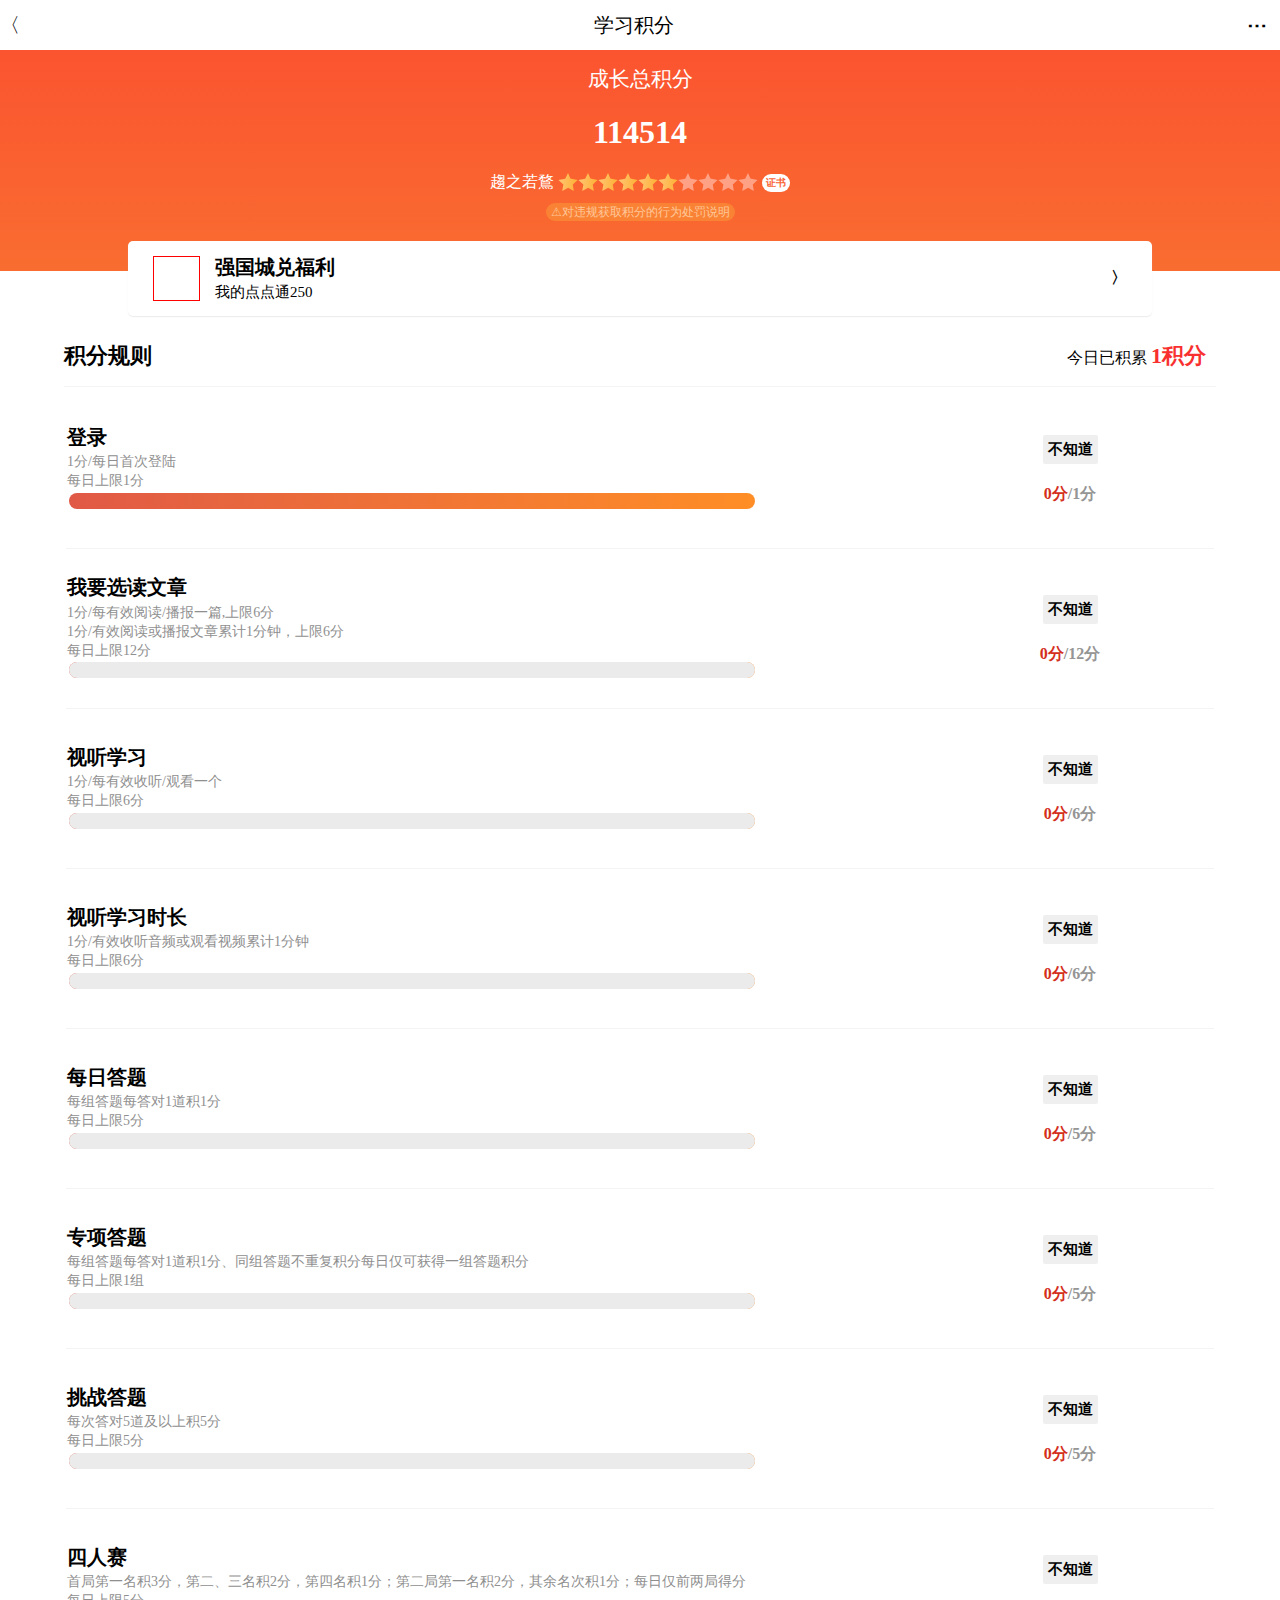
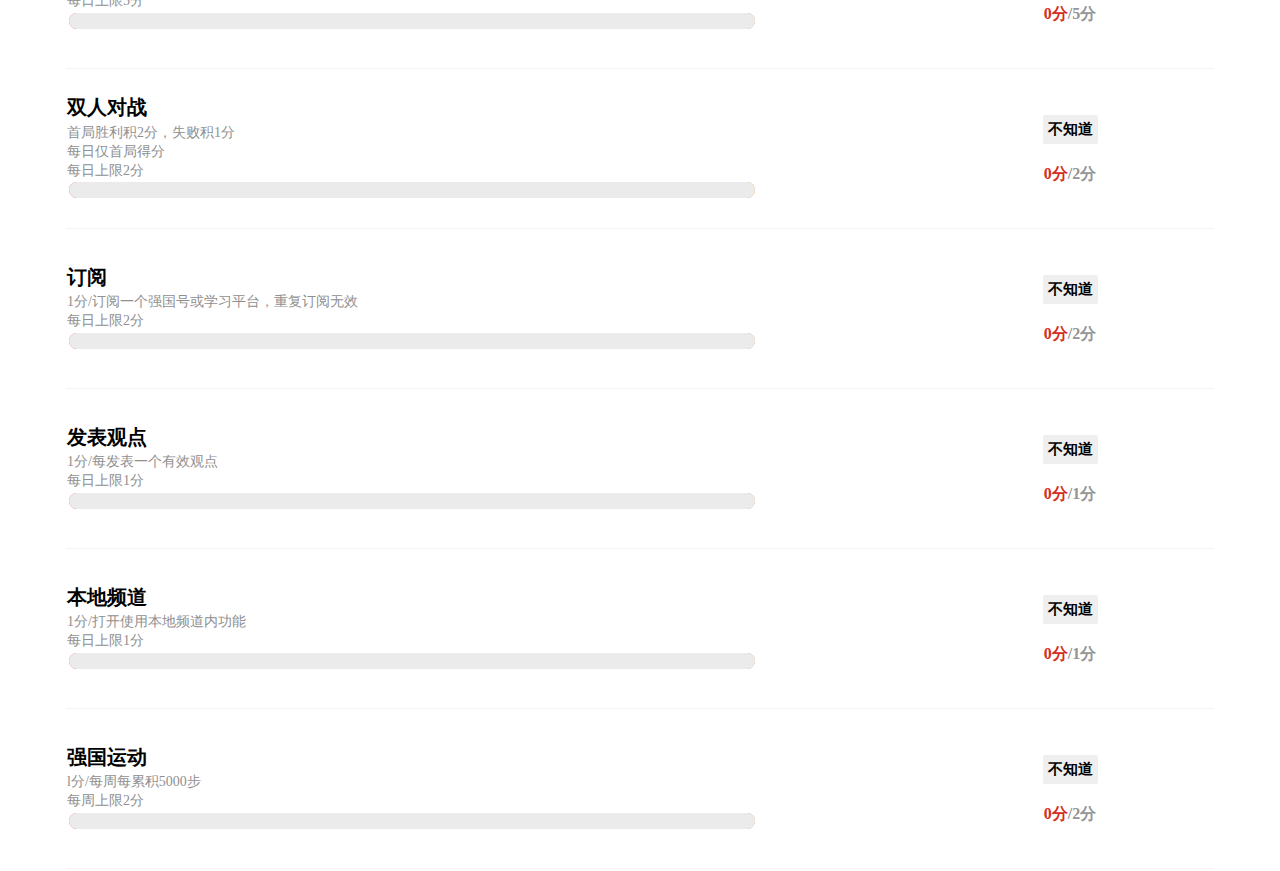
==== index.html @ 5de23a57 "init" ====
<html>
    <head>
        <meta name="viewport" content="width=device-width, initial-scale=1.0, minimum-scale=1.0, maximum-scale=1.0, user-scalable=no" />
        <meta http-equiv="Content-Type" content="text/html;charset=UTF-8">
        <link rel="stylesheet" href="./css/scores.css">
        <link rel="stylesheet" href="./css/topbar.css">
        <title>血洗墙国</title>
    </head>
    <body>
        <div class="topbar">
            <div class="ret"><span>〈</span></div>
            <div class="study"><span>学习积分</span></div>
            <div class="more"><span><b>⋯</b></span></div>
        </div>
        <div class="fuckbox">
            <span style="font-size: 21px; margin-top: 15px;">成长总积分</span>
            <h1 id="scores">114514</h1>
            <span style="display: flex; flex-direction: row; justify-content: center; align-items: center; height: 20px">
                <p id="text"></p>&nbsp;
                <div id="addstar"></div>
                &nbsp;
                <div class="cert"><b>证书</b></div>
            </span>
            <div class="fuckscores">⚠对违规获取积分的行为处罚说明</div>
            <script>
                document.getElementById("text").innerHTML = "趨之若鶩"
                var scores = document.getElementById("scores")
                console.log(scores.textContent)
                var stars = 0
                for (var i = 1; i < scores.textContent; i *= 10) {
                    stars++
                    document.getElementById("addstar").innerHTML += "<div class=\"starlight\"></div>"
                }
                for (var i = stars; i < 10; i++) {
                    document.getElementById("addstar").innerHTML += "<div class=\"star\"></div>"
                }
            </script>
        </div>
        <div class="gift">
            <img src="">
            <div style="display: flex; flex-direction: column; line-height: 80%; box-sizing: border-box; padding-top: 5px; min-width: max-content;">
                <span style="margin-left: 15px; font-size: 20px; font-family: 宋体;"><b>强国城兑福利</b></span><br>
                <span style="margin-left: 15px; font-size: 15px; font-family: 宋体;">我的点点通250</span>
            </div>
            <div style="display: flex; flex-direction: row; justify-content: end; align-items: center; width: 100%;"><b>〉</b></div>
        </div>
        <div class="scorebox">
            <div class="title">
                <span style="font-family: 宋体; font-size: 22px; justify-self: flex-start; align-items: center;">
                    <b>积分规则</b>
                </span>
                <span style="font-family: 黑体; justify-self: end; align-self: flex-end; position: absolute; right: 10px;">
                    今日已积累
                    <span style="color: rgba(248,48,48); font-family: 宋体; font-size: 22px;">
                        <b id="sum">1</b><b>积分</b>
                    </span>
                </span>
            </div>

            <table>
                <tr>
                    <td class="task">
                        <span style="font-family: 宋体; font-size: 20px;"><b>登录</b></span>
                        <span style="margin-top: 5px; color: rgba(143,143,143); font-size: 14px;">1分/每日首次登陆<br>每日上限1分</span>
                        <input type="range" class="slider" min="0" max="1" step="1" value="1">
                    </td>
                    <td class="op">
                        <button id="fistatus"><b>不知道</b></button>
                        <div class="sc">
                            <span class="f"><span class="redfont"><span class="value">0</span>分</span>/1分</span>
                        </div>
                    </td>
                </tr>
                <tr>
                    <td class="task">
                        <span style="font-family: 宋体; font-size: 20px;"><b>我要选读文章</b></span>
                        <span style="margin-top: 5px; color: rgba(143,143,143); font-size: 14px;">1分/每有效阅读/播报一篇,上限6分<br>1分/有效阅读或播报文章累计1分钟，上限6分<br>每日上限12分</span>
                        <input type="range" class="slider" min="0" max="12" step="1" value="0">
                    </td>
                    <td class="op">
                        <button id="fistatus"><b>不知道</b></button>
                        <div class="sc">
                            <span class="f"><span class="redfont"><span class="value">0</span>分</span>/12分</span>
                        </div>
                    </td>
                </tr>
                <tr>
                    <td class="task">
                        <span style="font-family: 宋体; font-size: 20px;"><b>视听学习</b></span>
                        <span style="margin-top: 5px; color: rgba(143,143,143); font-size: 14px;">1分/每有效收听/观看一个<br>每日上限6分</span>
                        <input type="range" class="slider" min="0" max="6" step="1" value="0">
                    </td>
                    <td class="op">
                        <button class="fistatus"><b>不知道</b></button>
                        <div class="sc">
                            <span class="f"><span class="redfont"><span class="value">0</span>分</span>/6分</span>
                        </div>
                    </td>
                </tr>
                <tr>
                    <td class="task">
                        <span style="font-family: 宋体; font-size: 20px;"><b>视听学习时长</b></span>
                        <span style="margin-top: 5px; color: rgba(143,143,143); font-size: 14px;">1分/有效收听音频或观看视频累计1分钟<br>每日上限6分</span>
                        <input type="range" class="slider" min="0" max="6" step="1" value="0">
                    </td>
                    <td class="op">
                        <button class="fistatus"><b>不知道</b></button>
                        <div class="sc">
                            <span class="f"><span class="redfont"><span class="value">0</span>分</span>/6分</span>
                        </div>
                    </td>
                </tr>
                <tr>
                    <td class="task">
                        <span style="font-family: 宋体; font-size: 20px;"><b>每日答题</b></span>
                        <span style="margin-top: 5px; color: rgba(143,143,143); font-size: 14px;">每组答题每答对1道积1分<br>每日上限5分</span>
                        <input type="range" class="slider" min="0" max="5" step="1" value="0">
                    </td>
                    <td class="op">
                        <button class="fistatus"><b>不知道</b></button>
                        <div class="sc">
                            <span class="f"><span class="redfont"><span class="value">0</span>分</span>/5分</span>
                        </div>
                    </td>
                </tr>
                <tr>
                    <td class="task">
                        <span style="font-family: 宋体; font-size: 20px;"><b>专项答题</b></span>
                        <span style="margin-top: 5px; color: rgba(143,143,143); font-size: 14px;">每组答题每答对1道积1分、同组答题不重复积分每日仅可获得一组答题积分<br>每日上限1组</span>
                        <input type="range" class="slider" min="0" max="5" step="1" value="0">
                    </td>
                    <td class="op">
                        <button class="fistatus"><b>不知道</b></button>
                        <div class="sc">
                            <span class="f"><span class="redfont"><span class="value">0</span>分</span>/5分</span>
                        </div>
                    </td>
                </tr>
                <tr>
                    <td class="task">
                        <span style="font-family: 宋体; font-size: 20px;"><b>挑战答题</b></span>
                        <span style="margin-top: 5px; color: rgba(143,143,143); font-size: 14px;">每次答对5道及以上积5分<br>每日上限5分</span>
                        <input type="range" class="slider" min="0" max="5" step="1" value="0">
                    </td>
                    <td class="op">
                        <button class="fistatus"><b>不知道</b></button>
                        <div class="sc">
                            <span class="f"><span class="redfont"><span class="value">0</span>分</span>/5分</span>
                        </div>
                    </td>
                </tr>
                <tr>
                    <td class="task">
                        <span style="font-family: 宋体; font-size: 20px;"><b>四人赛</b></span>
                        <span style="margin-top: 5px; color: rgba(143,143,143); font-size: 14px;">首局第一名积3分，第二、三名积2分，第四名积1分；第二局第一名积2分，其余名次积1分；每日仅前两局得分<br>每日上限5分</span>
                        <input type="range" class="slider" min="0" max="5" step="1" value="0">
                    </td>
                    <td class="op">
                        <button class="fistatus"><b>不知道</b></button>
                        <div class="sc">
                            <span class="f"><span class="redfont"><span class="value">0</span>分</span>/5分</span>
                        </div>
                    </td>
                </tr>
                <tr>
                    <td class="task">
                        <span style="font-family: 宋体; font-size: 20px;"><b>双人对战</b></span>
                        <span style="margin-top: 5px; color: rgba(143,143,143); font-size: 14px;">首局胜利积2分，失败积1分<br>每日仅首局得分<br>每日上限2分</span>
                        <input type="range" class="slider" min="0" max="2" step="1" value="0">
                    </td>
                    <td class="op">
                        <button class="fistatus"><b>不知道</b></button>
                        <div class="sc">
                            <span class="f"><span class="redfont"><span class="value">0</span>分</span>/2分</span>
                        </div>
                    </td>
                </tr>
                <tr>
                    <td class="task">
                        <span style="font-family: 宋体; font-size: 20px;"><b>订阅</b></span>
                        <span style="margin-top: 5px; color: rgba(143,143,143); font-size: 14px;">1分/订阅一个强国号或学习平台，重复订阅无效<br>每日上限2分</span>
                        <input type="range" class="slider" min="0" max="2" step="1" value="0">
                    </td>
                    <td class="op">
                        <button class="fistatus"><b>不知道</b></button>
                        <div class="sc">
                            <span class="f"><span class="redfont"><span class="value">0</span>分</span>/2分</span>
                        </div>
                    </td>
                </tr>
                <tr>
                    <td class="task">
                        <span style="font-family: 宋体; font-size: 20px;"><b>发表观点</b></span>
                        <span style="margin-top: 5px; color: rgba(143,143,143); font-size: 14px;">1分/每发表一个有效观点<br>每日上限1分</span>
                        <input type="range" class="slider" min="0" max="1" step="1" value="0">
                    </td>
                    <td class="op">
                        <button class="fistatus"><b>不知道</b></button>
                        <div class="sc">
                            <span class="f"><span class="redfont"><span class="value">0</span>分</span>/1分</span>
                        </div>
                    </td>
                </tr>
                <tr>
                    <td class="task">
                        <span style="font-family: 宋体; font-size: 20px;"><b>本地频道</b></span>
                        <span style="margin-top: 5px; color: rgba(143,143,143); font-size: 14px;">1分/打开使用本地频道内功能<br>每日上限1分</span>
                        <input type="range" class="slider" min="0" max="1" step="1" value="0">
                    </td>
                    <td class="op">
                        <button class="fistatus"><b>不知道</b></button>
                        <div class="sc">
                            <span class="f"><span class="redfont"><span class="value">0</span>分</span>/1分</span>
                        </div>
                    </td>
                </tr>
                <tr>
                    <td class="task">
                        <span style="font-family: 宋体; font-size: 20px;"><b>强国运动</b></span>
                        <span style="margin-top: 5px; color: rgba(143,143,143); font-size: 14px;">l分/每周每累积5000步<br>每周上限2分</span>
                        <input type="range" class="slider" min="0" max="2" step="1" value="0">
                    </td>
                    <td class="op">
                        <button class="fistatus"><b>不知道</b></button>
                        <div class="sc">
                            <span class="f"><span class="redfont"><span class="value">0</span>分</span>/2分</span>
                        </div>
                    </td>
                </tr>
                <script>
                    console.log("Hi")
                    const sliders = document.querySelectorAll('.slider');
                    const values = document.querySelectorAll('.value');
                    const buttons = document.querySelectorAll('.fistatus')
                    const sumElement = document.getElementById('sum');
 
                    // 滑动条
                    sliders.forEach((slider, index) => {
                      slider.addEventListener('input', function() {
                        const value = slider.value;
                        values[index].textContent = parseInt(value);
                        if (parseInt(value) == 0)
                            buttons[index].innerHTML = "去看看"
                        calculateSum();
                      });
                    });
    
                    function calculateSum() {
                      let sum = 0;
                      values.forEach(value => {
                        sum += parseInt(value.textContent);
                      });
                      sumElement.textContent = sum;
                    }
                </script>
            </table>
        </div>
    </body>
</html>
---- css/scores.css ----
html ,body {
    margin: 0%;
    padding: 0%;
    background: rgba(255,255,255);
}

.fuckbox {
    display: flex;
    flex-direction: column;
    justify-content: center;
    align-items: center;
    margin-top: 50px;
    width: 100%;
    /* height: 20%; */
    height: max-content;
    background: linear-gradient(rgb(251,84,48), rgb(249,109,48));
    overflow: hidden;
    color: rgba(255,255,255);
}

.fuckbox > span {
    font-family: 黑体;
    /* color: rgba(255,255,255); */
}

#addstar {
    display: flex;
    flex-direction: row;
    justify-content: center;
    align-items: center;
}

.star {
    width: 20px;
    height: 20px;
    background: rgba(255,161,133);
    /* background: linear-gradient(to right, rgba(255,196,117), rgba(255,177,50)); */
    clip-path: polygon(50% 0%, 62% 28%, 98% 35%, 74% 58%, 79% 91%, 51% 74%, 21% 91%, 27% 58%, 2% 35%, 36% 29%);
}

.starlight {
    width: 20px;
    height: 20px;
    /* background: rgba(255,161,133); */
    background: linear-gradient(to right, rgba(255,196,117), rgba(255,177,50));
    clip-path: polygon(50% 0%, 62% 28%, 98% 35%, 74% 58%, 79% 91%, 51% 74%, 21% 91%, 27% 58%, 2% 35%, 36% 29%);
}

.cert {
    width: max-content;
    height: max-content;
    box-sizing: border-box;
    padding: 2px 4px 2px 4px;
    /* line-height: 125%; */
    background: rgba(255,255,255);
    border-radius: 20px;
    color: rgba(249,98,53);
    font-size: 10px;
}

.fuckscores {
    margin-top: 10px;
    margin-bottom: 50px;
    width: max-content;
    /* border: 1px solid red; */
    box-sizing: border-box;
    padding-left: 5px;
    padding-right: 5px;
    line-height: 150%;
    background: rgba(250,133,54, 0.9);
    color: rgba(255,199,153);
    border-radius: 10px;
    font-size: 12px;
}

.gift {
    display: flex;
    flex-direction: row;
    margin-top: -30px;
    margin-left: 10%;
    box-shadow: 0 1px 1px rgb(208, 208, 208, 0.4);
    width: 80%;
    box-sizing: border-box;
    padding: 15px 25px 15px 25px;
    min-height: 75px;
    height: max-content;
    background: rgba(255,255,255);
    border-radius: 5px;
}

.gift > img {
    min-width: 45px;
    max-height: 45px;
    border: 1px solid red;
}

.scorebox {
    width: 90%;
    height: fit-content;
    margin-left: 5%;
}

/*积分盒子*/

.title {
    position: relative;
    margin-top: 25px;
    box-sizing: border-box;
    padding-bottom: 15px;
    display: flex;
    flex-direction: row;
    /* justify-content: start; */
    width: 100%;
    height: min-content;
    border-bottom: 1px solid rgba(244,244,244);
}

table {
    width: 100%;
}

tr {
    position: relative;
    box-sizing: border-box;
    padding-top: 15px;
    padding-bottom: 15px;
    display: flex;
    flex-direction: row;
    width: 100%;
    height: 160px;
    /* border: 1px solid red; */
    border-bottom: 1px solid rgba(244,244,244);
}

.task {
    display: flex;
    flex-direction: column;
    justify-content: center;
    align-items: start;
    line-height: 120%;
    width: 75%;
    height: 100%;
    /* border: 1px solid black; */
}

.op {
    display: flex;
    flex-direction: column;
    justify-content: start;
    align-items: center;
    line-height: 120%;
    width: 25%;
    height: 100%;
    /* border: 1px solid black; */
}

.op > button {
    border: none;
    margin-top: 30px;
    border-radius: 2px;
    box-sizing: border-box;
    padding: 5px 5px 5px 5px;
    width: max-content;
    height: max-content;
    font-size: 15px;
    font-family: 黑体;
}

.sc {
    margin-top: 20px;
    position: relative;
    bottom: 0px;
}

/* 输入条 */

.f {
    font-weight: bold;
    color: rgba(149,149,149);
}

.redfont {
    color: rgba(212,47,28);
}

@media screen and (-webkit-min-device-pixel-ratio:0) {
    input[type='range'] {
        overflow: hidden;
        width: 80%;
        height: 16px;
        border-radius: 10px;
        appearance: none;
        -webkit-appearance: none;
        /* background-color: rgba(236,237,239); */
        background: linear-gradient(to right, rgba(224,89,70), rgba(255,142,38));
    }

    input[type='range']::-webkit-slider-runnable-track {
      height: 16px;
      -webkit-appearance: none;
      color: #13bba4;
      margin-top: -1px;
    }

    input[type='range']::-webkit-slider-thumb {
      width: 0;
      -webkit-appearance: none;
      height: 16px;
      cursor: ew-resize;
      background: #434343;
      box-shadow: 8000px 0 0 8000px rgba(235,235,235);
    }

}

/* 其他浏览器支持 */
/** FF*/
/* input[type="range"]::-moz-range-progress {
    background-color: #43e5f7;
}
input[type="range"]::-moz-range-track {
    background-color: #9a905d;
} */
/* IE*/
/* input[type="range"]::-ms-fill-lower {
    background-color: #43e5f7;
}
input[type="range"]::-ms-fill-upper {
    background-color: #9a905d;
} */
/* Safari != Chrome （尖叫 */
---- css/topbar.css ----
.topbar {
    display: flex;
    flex-direction: row;
    justify-content: flex-start;
    align-items: center;
    position: absolute;
    top: 0;
    width: 100%;
    height: 50px;
}

.ret {
    display: flex;
    flex-direction: column;
    align-items: start;
    justify-content: center;
    height: 100%;
    width: 33%;
}

.ret > span {
    font-size: 20px;
}

.study {
    display: flex;
    flex-direction: column;
    align-items: center;
    justify-content: center;
    height: 100%;
    width: 33%;
    font-size: 20px;
    font-family: 黑体;
}

.more {
    display: flex;
    flex-direction: column;
    align-items: end;
    justify-content: center;
    height: 100%;
    width: 33%;
    font-size: 20px;
}
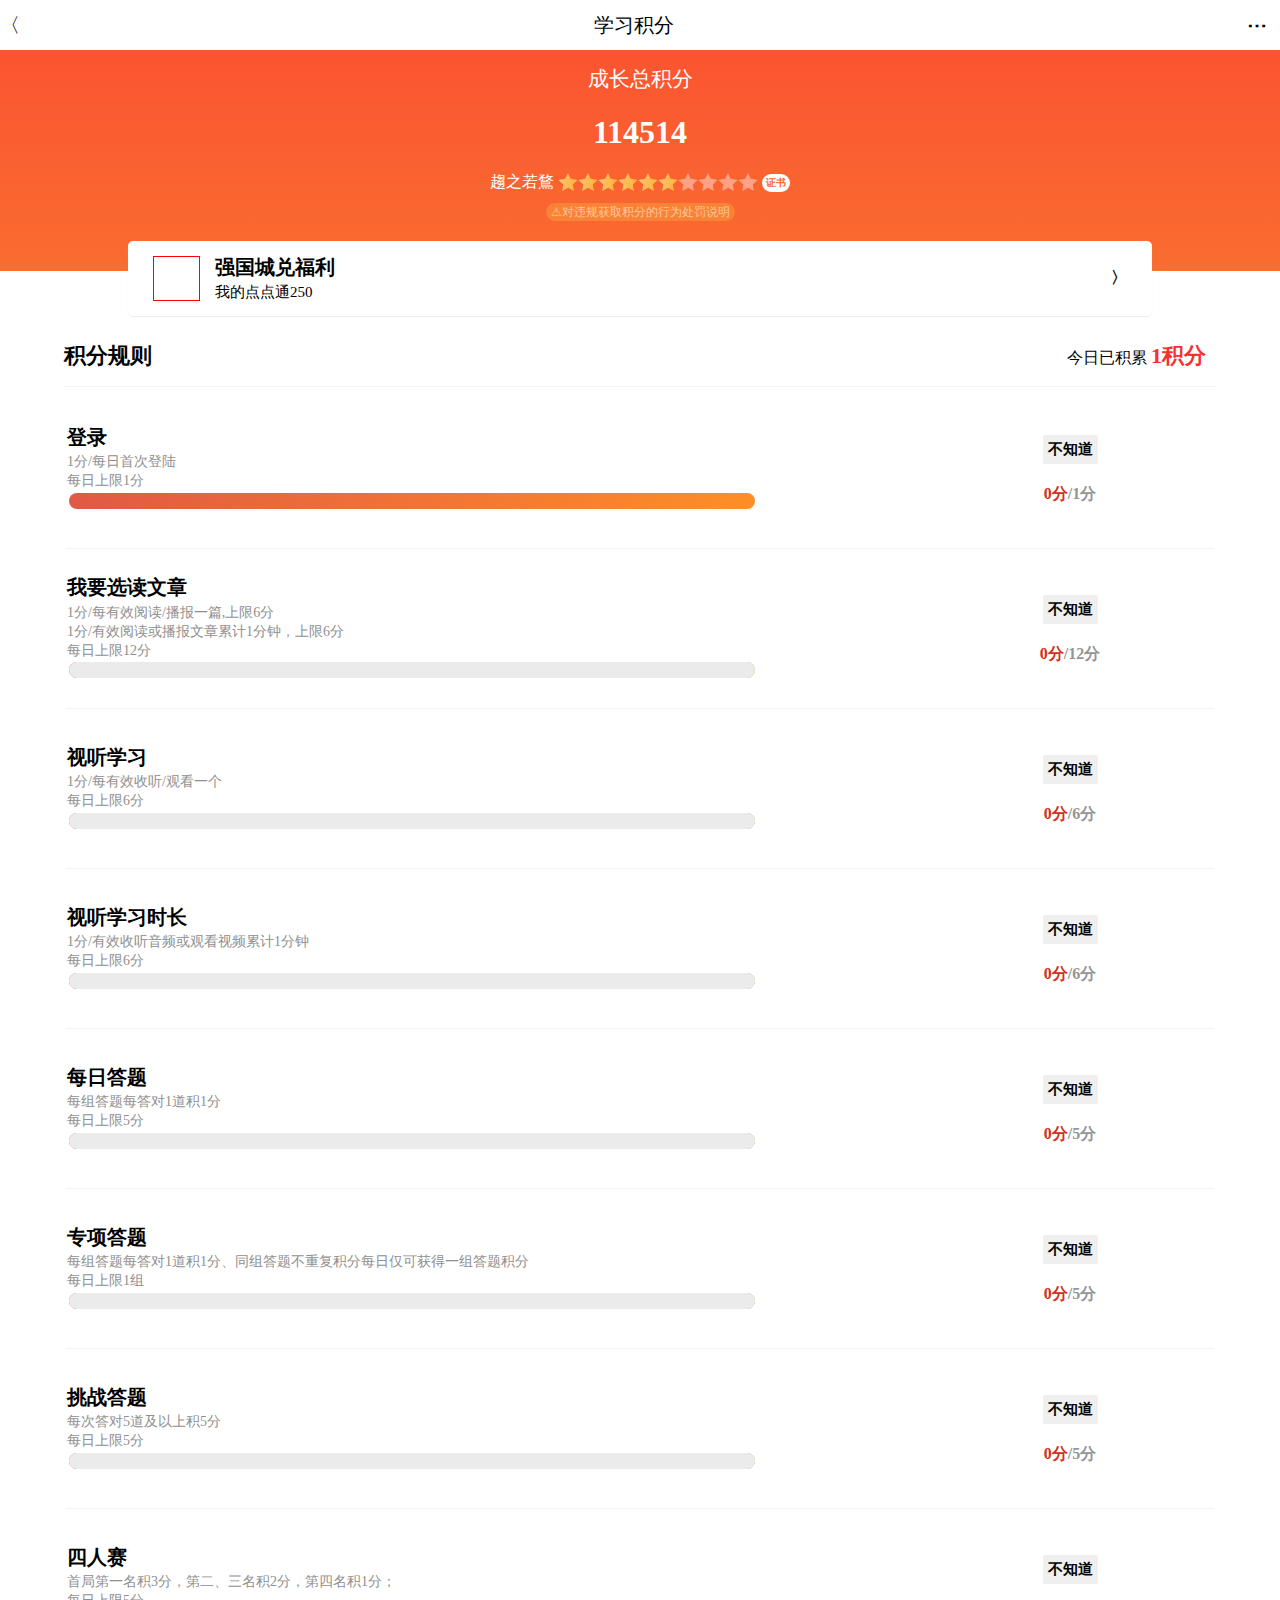
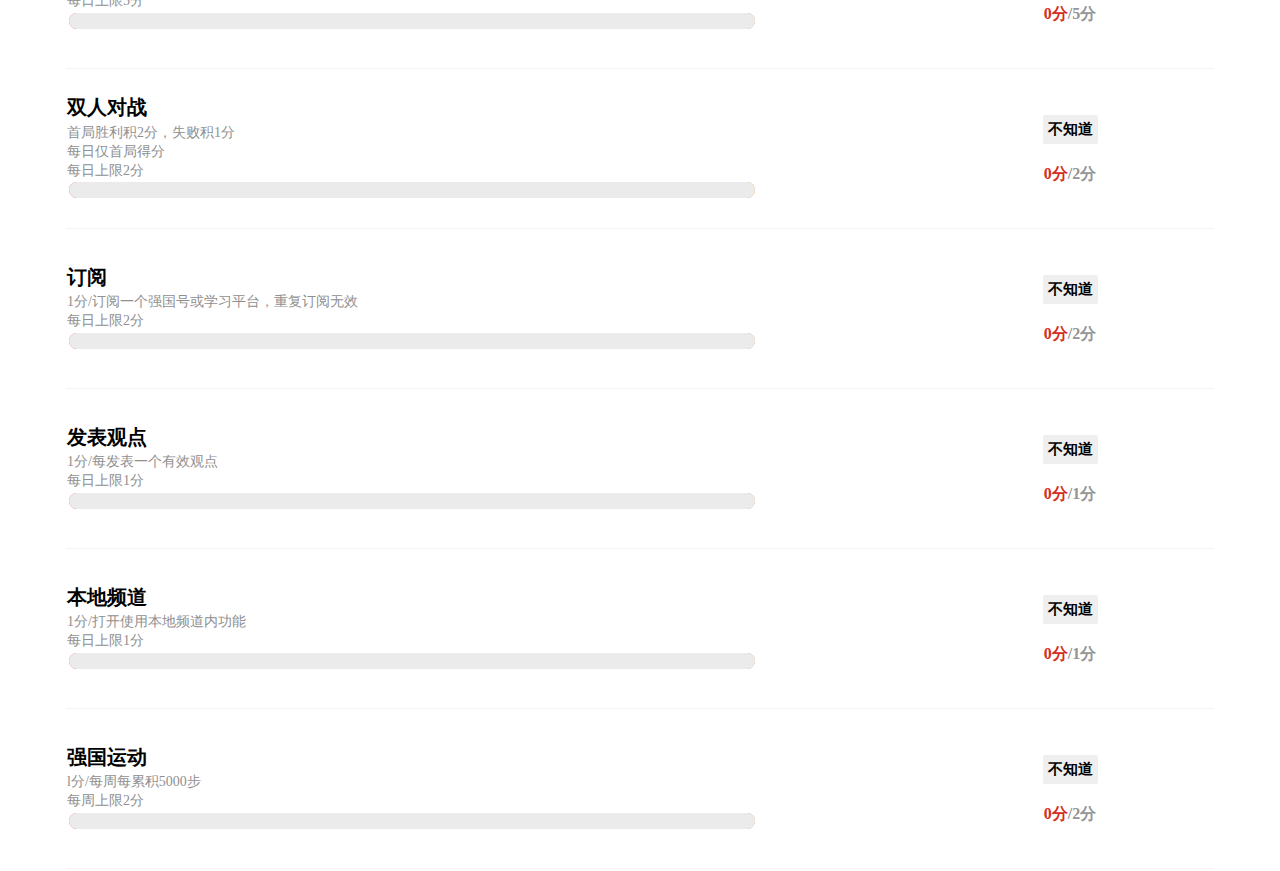
==== commit 43a0042f: "添加了一个bug" ====
--- a/index.html
+++ b/index.html
@@ -4,7 +4,7 @@
         <meta http-equiv="Content-Type" content="text/html;charset=UTF-8">
         <link rel="stylesheet" href="./css/scores.css">
         <link rel="stylesheet" href="./css/topbar.css">
-        <title>血洗墙国</title>
+        <title>学习积分</title>
     </head>
     <body>
         <div class="topbar">
@@ -152,7 +152,7 @@
                 <tr>
                     <td class="task">
                         <span style="font-family: 宋体; font-size: 20px;"><b>四人赛</b></span>
-                        <span style="margin-top: 5px; color: rgba(143,143,143); font-size: 14px;">首局第一名积3分，第二、三名积2分，第四名积1分；第二局第一名积2分，其余名次积1分；每日仅前两局得分<br>每日上限5分</span>
+                        <span style="margin-top: 5px; color: rgba(143,143,143); font-size: 14px;">首局第一名积3分，第二、三名积2分，第四名积1分；<br>每日上限5分</span>
                         <input type="range" class="slider" min="0" max="5" step="1" value="0">
                     </td>
                     <td class="op">
@@ -239,8 +239,12 @@
                       slider.addEventListener('input', function() {
                         const value = slider.value;
                         values[index].textContent = parseInt(value);
-                        if (parseInt(value) == 0)
-                            buttons[index].innerHTML = "去看看"
+                        var prop = sliders[index].max
+                        if (value === prop) {
+                            buttons[index - 2].innerHTML = "<b>已完成</b>"
+                        } else {
+                            buttons[index - 2].innerHTML = "<b>去看看</b>"
+                        }
                         calculateSum();
                       });
                     });
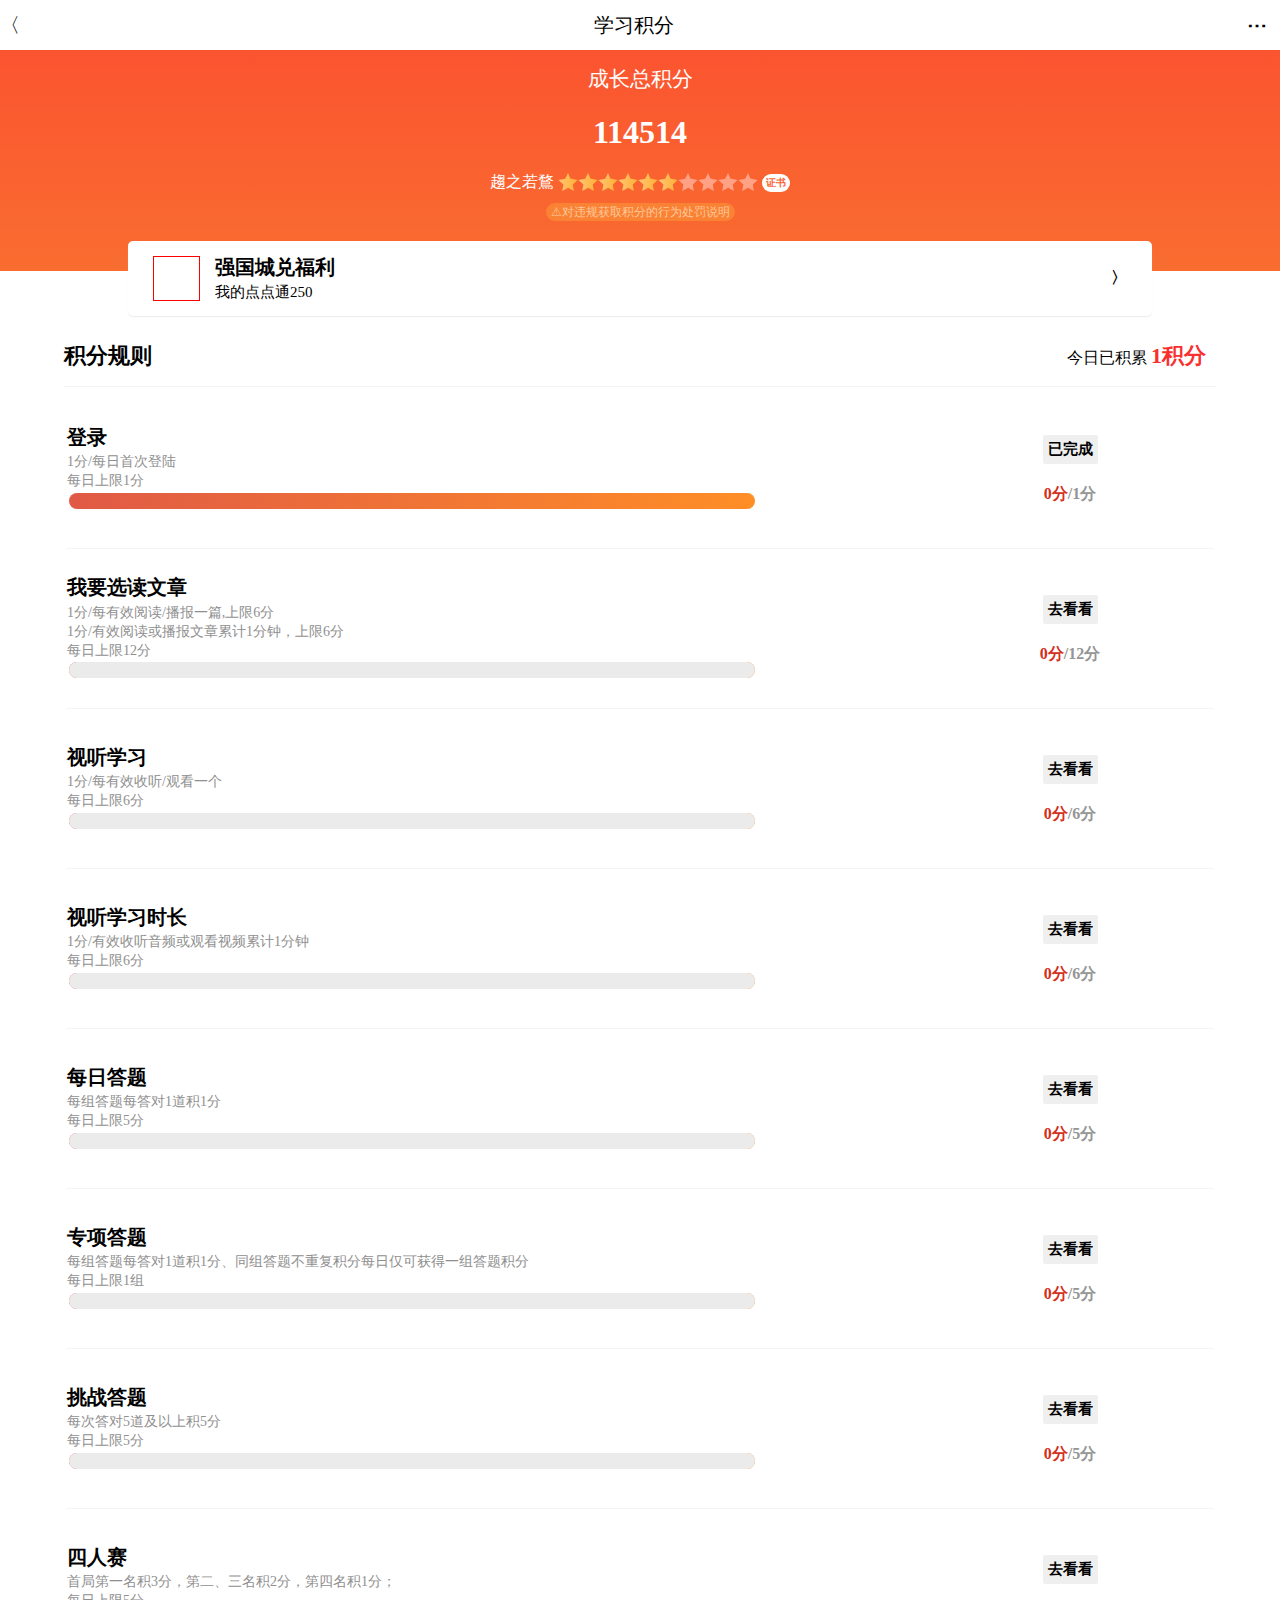
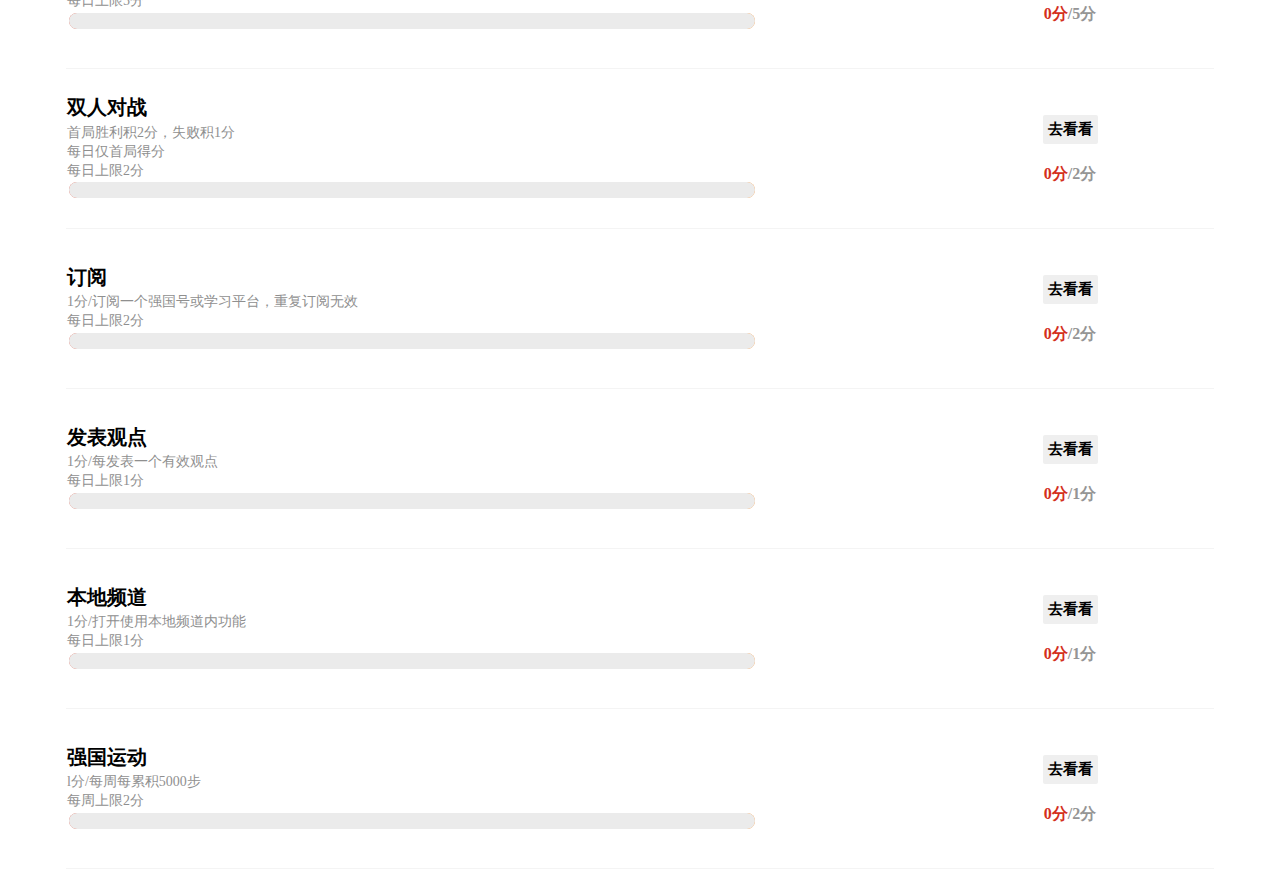
==== commit 6443d8b8: "part1" ====
--- a/index.html
+++ b/index.html
@@ -65,7 +65,7 @@
                         <input type="range" class="slider" min="0" max="1" step="1" value="1">
                     </td>
                     <td class="op">
-                        <button id="fistatus"><b>不知道</b></button>
+                        <button id="fistatus"><b>已完成</b></button>
                         <div class="sc">
                             <span class="f"><span class="redfont"><span class="value">0</span>分</span>/1分</span>
                         </div>
@@ -78,7 +78,7 @@
                         <input type="range" class="slider" min="0" max="12" step="1" value="0">
                     </td>
                     <td class="op">
-                        <button id="fistatus"><b>不知道</b></button>
+                        <button id="fistatus"><b>去看看</b></button>
                         <div class="sc">
                             <span class="f"><span class="redfont"><span class="value">0</span>分</span>/12分</span>
                         </div>
@@ -91,7 +91,7 @@
                         <input type="range" class="slider" min="0" max="6" step="1" value="0">
                     </td>
                     <td class="op">
-                        <button class="fistatus"><b>不知道</b></button>
+                        <button class="fistatus"><b>去看看</b></button>
                         <div class="sc">
                             <span class="f"><span class="redfont"><span class="value">0</span>分</span>/6分</span>
                         </div>
@@ -104,7 +104,7 @@
                         <input type="range" class="slider" min="0" max="6" step="1" value="0">
                     </td>
                     <td class="op">
-                        <button class="fistatus"><b>不知道</b></button>
+                        <button class="fistatus"><b>去看看</b></button>
                         <div class="sc">
                             <span class="f"><span class="redfont"><span class="value">0</span>分</span>/6分</span>
                         </div>
@@ -117,7 +117,7 @@
                         <input type="range" class="slider" min="0" max="5" step="1" value="0">
                     </td>
                     <td class="op">
-                        <button class="fistatus"><b>不知道</b></button>
+                        <button class="fistatus"><b>去看看</b></button>
                         <div class="sc">
                             <span class="f"><span class="redfont"><span class="value">0</span>分</span>/5分</span>
                         </div>
@@ -130,7 +130,7 @@
                         <input type="range" class="slider" min="0" max="5" step="1" value="0">
                     </td>
                     <td class="op">
-                        <button class="fistatus"><b>不知道</b></button>
+                        <button class="fistatus"><b>去看看</b></button>
                         <div class="sc">
                             <span class="f"><span class="redfont"><span class="value">0</span>分</span>/5分</span>
                         </div>
@@ -143,7 +143,7 @@
                         <input type="range" class="slider" min="0" max="5" step="1" value="0">
                     </td>
                     <td class="op">
-                        <button class="fistatus"><b>不知道</b></button>
+                        <button class="fistatus"><b>去看看</b></button>
                         <div class="sc">
                             <span class="f"><span class="redfont"><span class="value">0</span>分</span>/5分</span>
                         </div>
@@ -156,7 +156,7 @@
                         <input type="range" class="slider" min="0" max="5" step="1" value="0">
                     </td>
                     <td class="op">
-                        <button class="fistatus"><b>不知道</b></button>
+                        <button class="fistatus"><b>去看看</b></button>
                         <div class="sc">
                             <span class="f"><span class="redfont"><span class="value">0</span>分</span>/5分</span>
                         </div>
@@ -169,7 +169,7 @@
                         <input type="range" class="slider" min="0" max="2" step="1" value="0">
                     </td>
                     <td class="op">
-                        <button class="fistatus"><b>不知道</b></button>
+                        <button class="fistatus"><b>去看看</b></button>
                         <div class="sc">
                             <span class="f"><span class="redfont"><span class="value">0</span>分</span>/2分</span>
                         </div>
@@ -182,7 +182,7 @@
                         <input type="range" class="slider" min="0" max="2" step="1" value="0">
                     </td>
                     <td class="op">
-                        <button class="fistatus"><b>不知道</b></button>
+                        <button class="fistatus"><b>去看看</b></button>
                         <div class="sc">
                             <span class="f"><span class="redfont"><span class="value">0</span>分</span>/2分</span>
                         </div>
@@ -195,7 +195,7 @@
                         <input type="range" class="slider" min="0" max="1" step="1" value="0">
                     </td>
                     <td class="op">
-                        <button class="fistatus"><b>不知道</b></button>
+                        <button class="fistatus"><b>去看看</b></button>
                         <div class="sc">
                             <span class="f"><span class="redfont"><span class="value">0</span>分</span>/1分</span>
                         </div>
@@ -208,7 +208,7 @@
                         <input type="range" class="slider" min="0" max="1" step="1" value="0">
                     </td>
                     <td class="op">
-                        <button class="fistatus"><b>不知道</b></button>
+                        <button class="fistatus"><b>去看看</b></button>
                         <div class="sc">
                             <span class="f"><span class="redfont"><span class="value">0</span>分</span>/1分</span>
                         </div>
@@ -221,7 +221,7 @@
                         <input type="range" class="slider" min="0" max="2" step="1" value="0">
                     </td>
                     <td class="op">
-                        <button class="fistatus"><b>不知道</b></button>
+                        <button class="fistatus"><b>去看看</b></button>
                         <div class="sc">
                             <span class="f"><span class="redfont"><span class="value">0</span>分</span>/2分</span>
                         </div>
@@ -240,10 +240,13 @@
                         const value = slider.value;
                         values[index].textContent = parseInt(value);
                         var prop = sliders[index].max
+                        console.log(index)
                         if (value === prop) {
                             buttons[index - 2].innerHTML = "<b>已完成</b>"
+                            buttons[index - 2].style.backgroundColor = "rgba(243,244,246)"
                         } else {
                             buttons[index - 2].innerHTML = "<b>去看看</b>"
+                            buttons[index - 2].style.backgroundColor = "rgba(254,247,237)"
                         }
                         calculateSum();
                       });
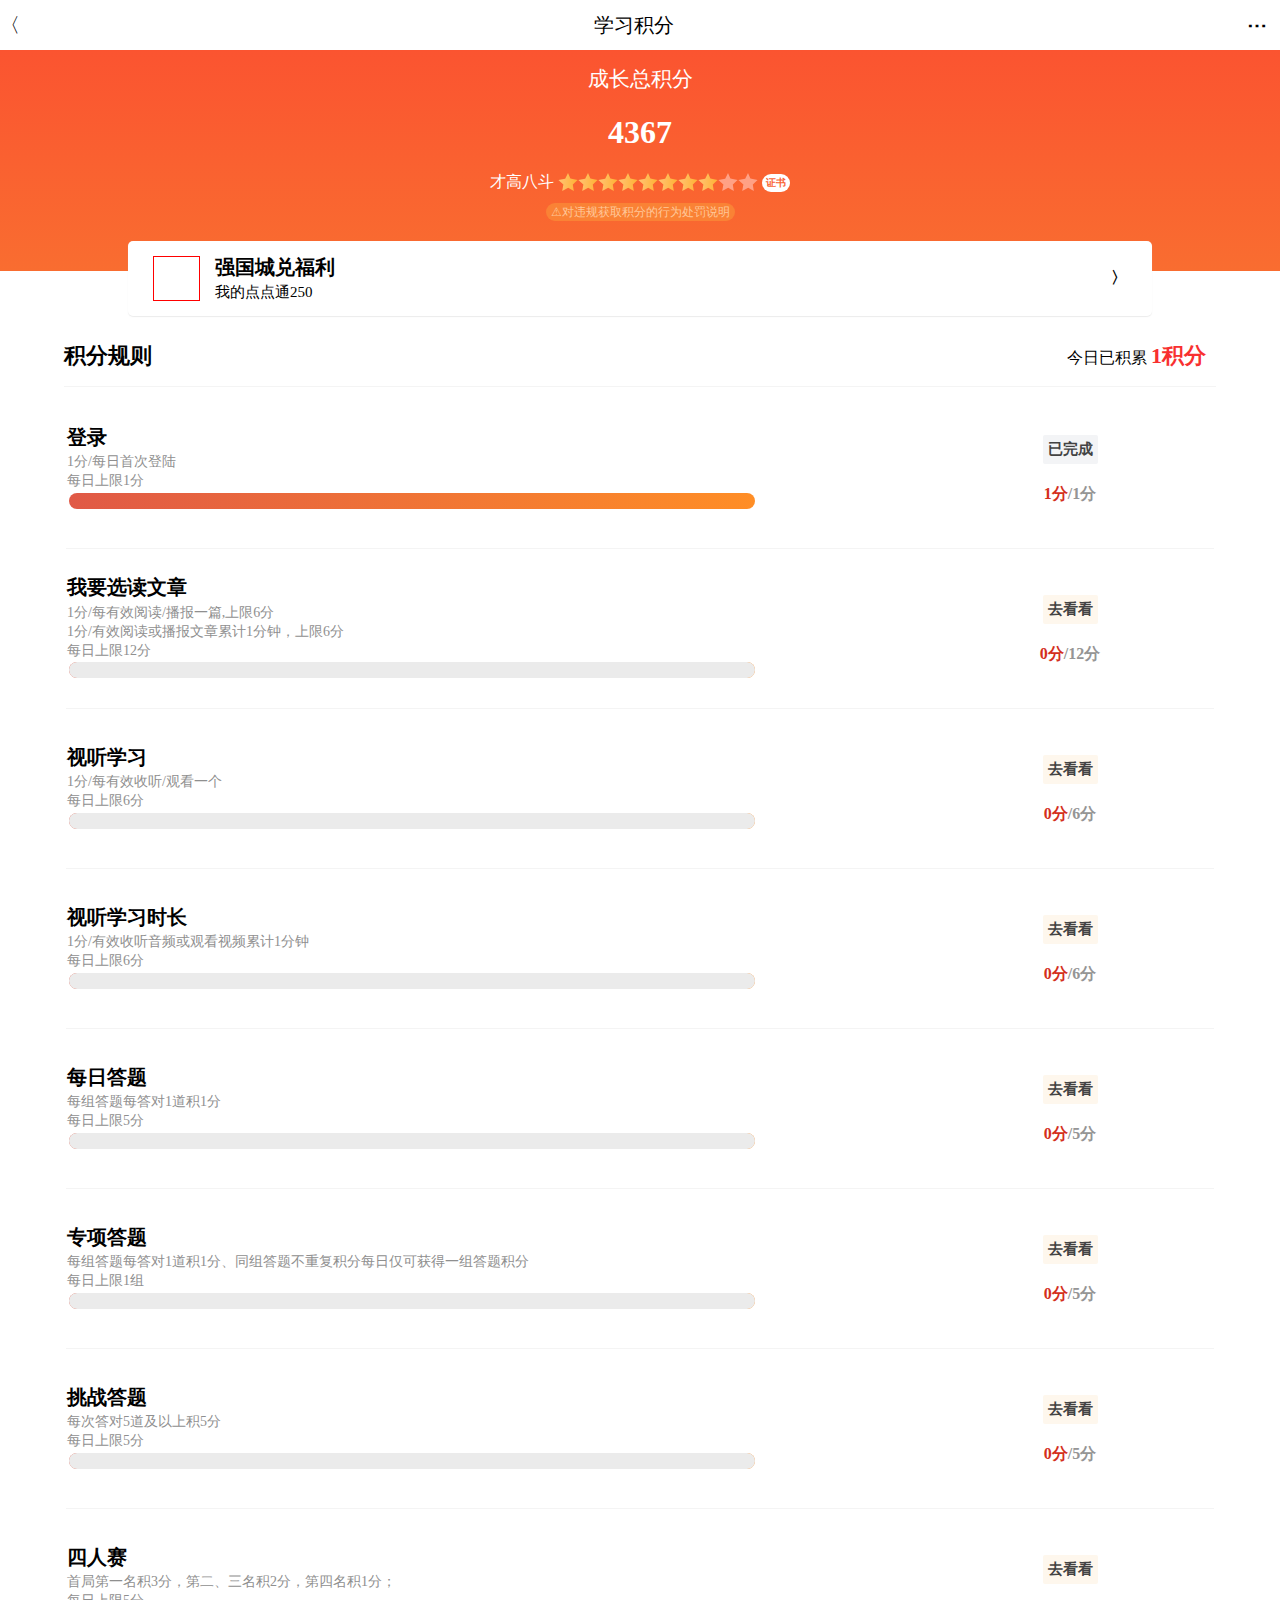
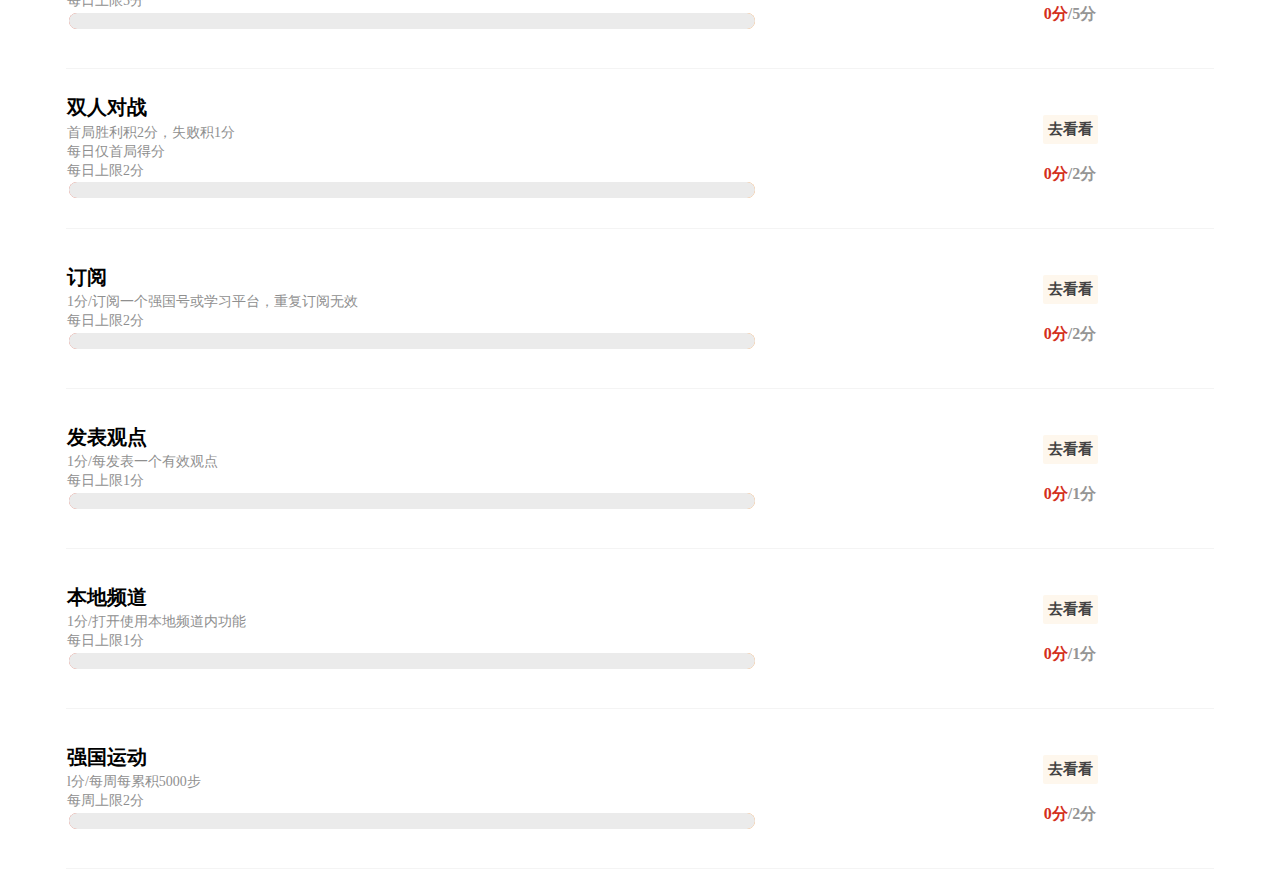
==== commit 6891093d: "update" ====
--- a/index.html
+++ b/index.html
@@ -10,11 +10,11 @@
         <div class="topbar">
             <div class="ret"><span>〈</span></div>
             <div class="study"><span>学习积分</span></div>
-            <div class="more"><span><b>⋯</b></span></div>
+            <div class="more" id="morebut"><span><b>⋯</b></span></div>
         </div>
         <div class="fuckbox">
             <span style="font-size: 21px; margin-top: 15px;">成长总积分</span>
-            <h1 id="scores">114514</h1>
+            <h1 id="scores">4367</h1>
             <span style="display: flex; flex-direction: row; justify-content: center; align-items: center; height: 20px">
                 <p id="text"></p>&nbsp;
                 <div id="addstar"></div>
@@ -23,20 +23,35 @@
             </span>
             <div class="fuckscores">⚠对违规获取积分的行为处罚说明</div>
             <script>
-                document.getElementById("text").innerHTML = "趨之若鶩"
+                document.getElementById("text").innerHTML = "才高八斗"
                 var scores = document.getElementById("scores")
-                console.log(scores.textContent)
-                var stars = 0
-                for (var i = 1; i < scores.textContent; i *= 10) {
-                    stars++
-                    document.getElementById("addstar").innerHTML += "<div class=\"starlight\"></div>"
-                }
-                for (var i = stars; i < 10; i++) {
-                    document.getElementById("addstar").innerHTML += "<div class=\"star\"></div>"
+                var names = ["一心一意",
+                 "再接再厉",
+                 "三省吾身",
+                 "名扬四海",
+                 "学富五车",
+                 "六韬三略",
+                 "七步才华",
+                 "才高八斗",
+                 "九天揽月",
+                 "深海捉鳖"]
+                 setStar()
+                function setStar() {
+                    document.getElementById("addstar").innerHTML = ""
+                    var pos = names.indexOf(document.getElementById('text').textContent)
+                    console.log(pos)
+                    var stars = 0
+                    for (var i = 1; i <= pos + 1; i++) {
+                        stars++
+                        document.getElementById("addstar").innerHTML += "<div class=\"starlight\"></div>"
+                    }
+                    for (var i = stars; i < 10; i++) {
+                        document.getElementById("addstar").innerHTML += "<div class=\"star\"></div>"
+                    }
                 }
             </script>
         </div>
-        <div class="gift">
+        <div class="gift" id="sbgift">
             <img src="">
             <div style="display: flex; flex-direction: column; line-height: 80%; box-sizing: border-box; padding-top: 5px; min-width: max-content;">
                 <span style="margin-left: 15px; font-size: 20px; font-family: 宋体;"><b>强国城兑福利</b></span><br>
@@ -44,6 +59,41 @@
             </div>
             <div style="display: flex; flex-direction: row; justify-content: end; align-items: center; width: 100%;"><b>〉</b></div>
         </div>
+        <div class="settingbox" id="setting">
+            <h1>形式主义强国~</h1>
+            <input type="text" placeholder="成长总积分" id="total" value="4367">
+            <select name="sname" id="sname">
+                <option value="default"></option>
+                <option value="o0" id="o0">一心一意</option>
+                <option value="o1" id="o1">再接再厉</option>
+                <option value="o2" id="o2">三省吾身</option>
+                <option value="o3" id="o3">名扬四海</option>
+                <option value="o4" id="o4">学富五车</option>
+                <option value="o5" id="o5">六韬三略</option>
+                <option value="o6" id="o6">七步才华</option>
+                <option value="o7" id="o7">才高八斗</option>
+                <option value="o8" id="o8">九天揽月</option>
+                <option value="o9" id="o9">深海捉鳖</option>
+            </select>
+            <button id="setup">设定</button>
+            <script>
+                document.getElementById('setup').addEventListener('click', function() {
+                    document.getElementById('scores').innerText = document.getElementById('total').value
+                    if (document.getElementById('sname').value != 'default') {
+                        document.getElementById('text').innerHTML = 
+                        document.getElementById(document.getElementById('sname').value).textContent
+                        setStar()
+                    }
+                    document.getElementById('setting').style.display = 'none'
+                })
+            </script>
+        </div>
+        <script>
+            document.getElementById("morebut").addEventListener('click', function() {
+                document.getElementById("setting").style.display = 
+                    document.getElementById("setting").style.display === "block" ? "none" : "block"
+            })
+        </script>
         <div class="scorebox">
             <div class="title">
                 <span style="font-family: 宋体; font-size: 22px; justify-self: flex-start; align-items: center;">
@@ -65,9 +115,9 @@
                         <input type="range" class="slider" min="0" max="1" step="1" value="1">
                     </td>
                     <td class="op">
-                        <button id="fistatus"><b>已完成</b></button>
-                        <div class="sc">
-                            <span class="f"><span class="redfont"><span class="value">0</span>分</span>/1分</span>
+                        <button class="fistatus" style="background: rgba(243,244,246);"><b>已完成</b></button>
+                        <div class="sc">
+                            <span class="f"><span class="redfont"><span class="value">1</span>分</span>/1分</span>
                         </div>
                     </td>
                 </tr>
@@ -78,7 +128,7 @@
                         <input type="range" class="slider" min="0" max="12" step="1" value="0">
                     </td>
                     <td class="op">
-                        <button id="fistatus"><b>去看看</b></button>
+                        <button class="fistatus"><b>去看看</b></button>
                         <div class="sc">
                             <span class="f"><span class="redfont"><span class="value">0</span>分</span>/12分</span>
                         </div>
@@ -228,36 +278,57 @@
                     </td>
                 </tr>
                 <script>
-                    console.log("Hi")
                     const sliders = document.querySelectorAll('.slider');
                     const values = document.querySelectorAll('.value');
                     const buttons = document.querySelectorAll('.fistatus')
                     const sumElement = document.getElementById('sum');
+                    //按钮
+                    buttons.forEach((button, index) => {
+                        button.addEventListener('click', function() {
+                            console.log(button.textContent)
+                            if (button.textContent === "已完成") {
+                                sliders[index].value = 0
+                                // values[index].textContent = parseInt(sliders[index].value);
+                                button.innerHTML = "<b>去看看</b>"
+                                buttons[index].style.backgroundColor = "rgba(254,247,237)"
+                            } else if (button.textContent === "去看看") {
+                                sliders[index].value = sliders[index].max
+                                // values[index].textContent = parseInt(sliders[index].value);
+                                buttons[index].innerHTML = "<b>已完成</b>"
+                                buttons[index].style.backgroundColor = "rgba(243,244,246)"
+                            }
+                            values[index].textContent = parseInt(sliders[index].value);
+                            calculateSum();
+                        })
+                    })
  
                     // 滑动条
                     sliders.forEach((slider, index) => {
-                      slider.addEventListener('input', function() {
-                        const value = slider.value;
-                        values[index].textContent = parseInt(value);
-                        var prop = sliders[index].max
-                        console.log(index)
-                        if (value === prop) {
-                            buttons[index - 2].innerHTML = "<b>已完成</b>"
-                            buttons[index - 2].style.backgroundColor = "rgba(243,244,246)"
-                        } else {
-                            buttons[index - 2].innerHTML = "<b>去看看</b>"
-                            buttons[index - 2].style.backgroundColor = "rgba(254,247,237)"
-                        }
-                        calculateSum();
-                      });
+                        slider.addEventListener('input', function() {
+                            const value = slider.value;
+                            values[index].textContent = parseInt(value);
+                            var prop = sliders[index].max
+                            console.log(index)
+                            if (value === prop) {
+                                buttons[index].innerHTML = "<b>已完成</b>"
+                                buttons[index].style.backgroundColor = "rgba(243,244,246)"
+                            } else {
+                                buttons[index].innerHTML = "<b>去看看</b>"
+                                buttons[index].style.backgroundColor = "rgba(254,247,237)"
+                            }
+                            calculateSum();
+                        });
                     });
     
                     function calculateSum() {
-                      let sum = 0;
-                      values.forEach(value => {
-                        sum += parseInt(value.textContent);
-                      });
-                      sumElement.textContent = sum;
+                        let sum = 0;
+                        values.forEach(value => {
+                          sum += parseInt(value.textContent);
+                        });
+                        sumElement.textContent = sum;
+                        var sc = parseInt(document.getElementById('scores').textContent)
+                        sc = parseInt(document.getElementById('total').value) + sum
+                        document.getElementById('scores').textContent = sc
                     }
                 </script>
             </table>
--- a/css/scores.css
+++ b/css/scores.css
@@ -98,6 +98,66 @@
     width: 90%;
     height: fit-content;
     margin-left: 5%;
+}
+
+.settingbox {
+    display: none;
+    position: fixed;
+    top: 30%;
+    left: 10%;
+    z-index: 7;
+    width: 80%;
+    min-height: 400px;
+    /* height: 90%; */
+    border-radius: 10px;
+    background: rgba(233,233,233,0.7);
+    overflow: scroll;
+    backdrop-filter: blur(10px);
+    box-sizing: border-box;
+    padding: 10px 10px 10px 10px;
+    color: rgba(255,255,255);
+    text-align: center;
+}
+
+.settingbox > input {
+    margin-top: 20px;
+    width: 80%;
+    height: 50px;
+    border: 1px solid rgba(250,91,48,0.2);
+    border-radius: 10px;
+    padding-left: 10px;
+    padding-right: 10px;
+    color: rgba(250,91,48, 0.5);
+    font-size: 30px;
+    background: linear-gradient(to right, rgba(251,90,48, 0.1), rgb(255, 171, 150, 0.1));
+}
+
+.settingbox > select {
+    width: 80%;
+    height: 50px;
+    margin-top: 40px;
+    padding-left: 10px;
+    padding-right: 10px;
+    border: none;
+    border-radius: 10px;
+    color: rgba(250,91,48, 0.5);
+    background: linear-gradient(to right, rgba(251,90,48, 0.1), rgb(255, 171, 150, 0.1));
+    font-size: 30px;
+}
+
+.settingbox > select > option {
+    background: rgba(255,142,39, 0.2);
+}
+
+.settingbox > button {
+    width: 60%;
+    height: 40px;
+    margin-top: 50px;
+    border: 1px solid rgba(255,185,78);
+    border-radius: 10px;
+    background: rgba(251,90,48, 0.3);
+    font-size: 20px;
+    color: rgba(250,86,48);
 }
 
 /*积分盒子*/
@@ -164,6 +224,8 @@
     height: max-content;
     font-size: 15px;
     font-family: 黑体;
+    color: #434343;
+    background: rgba(254,247,237);
 }
 
 .sc {
--- a/css/topbar.css
+++ b/css/topbar.css
@@ -38,6 +38,7 @@
     flex-direction: column;
     align-items: end;
     justify-content: center;
+    border: none;
     height: 100%;
     width: 33%;
     font-size: 20px;
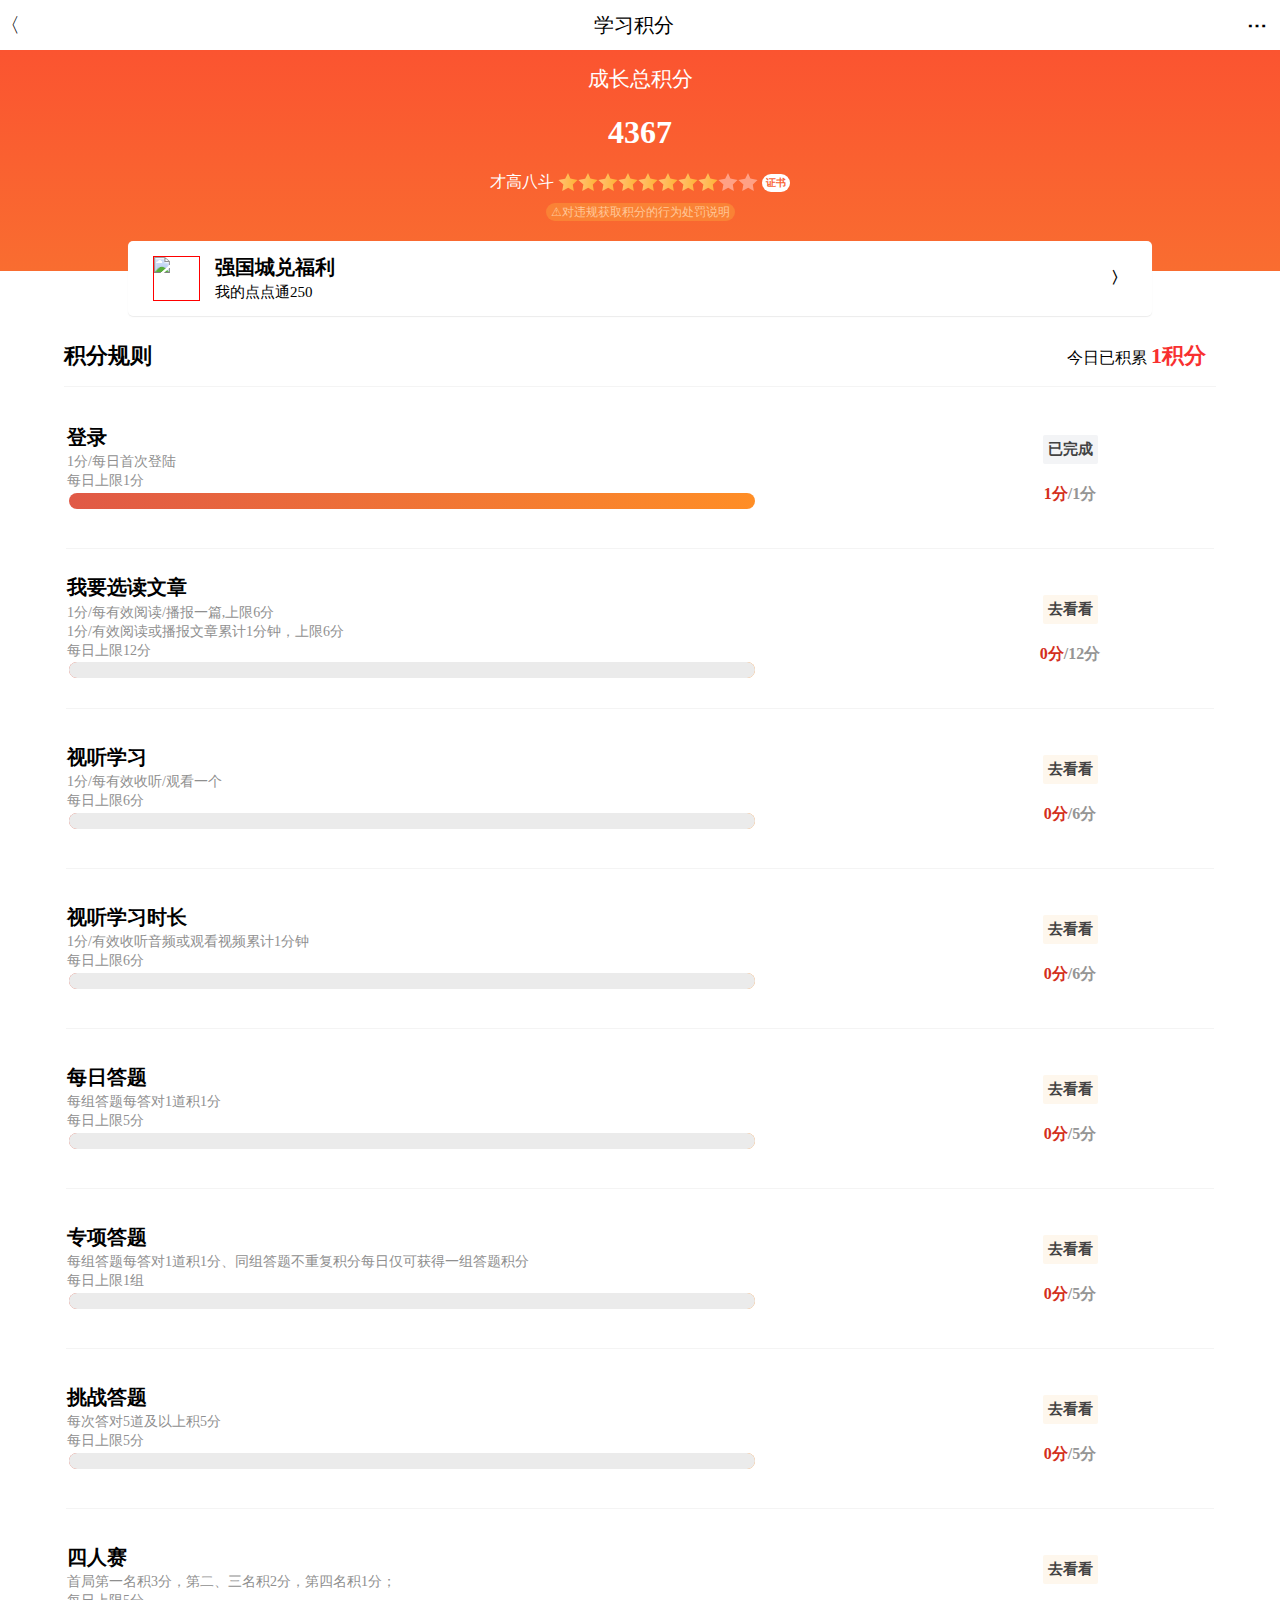
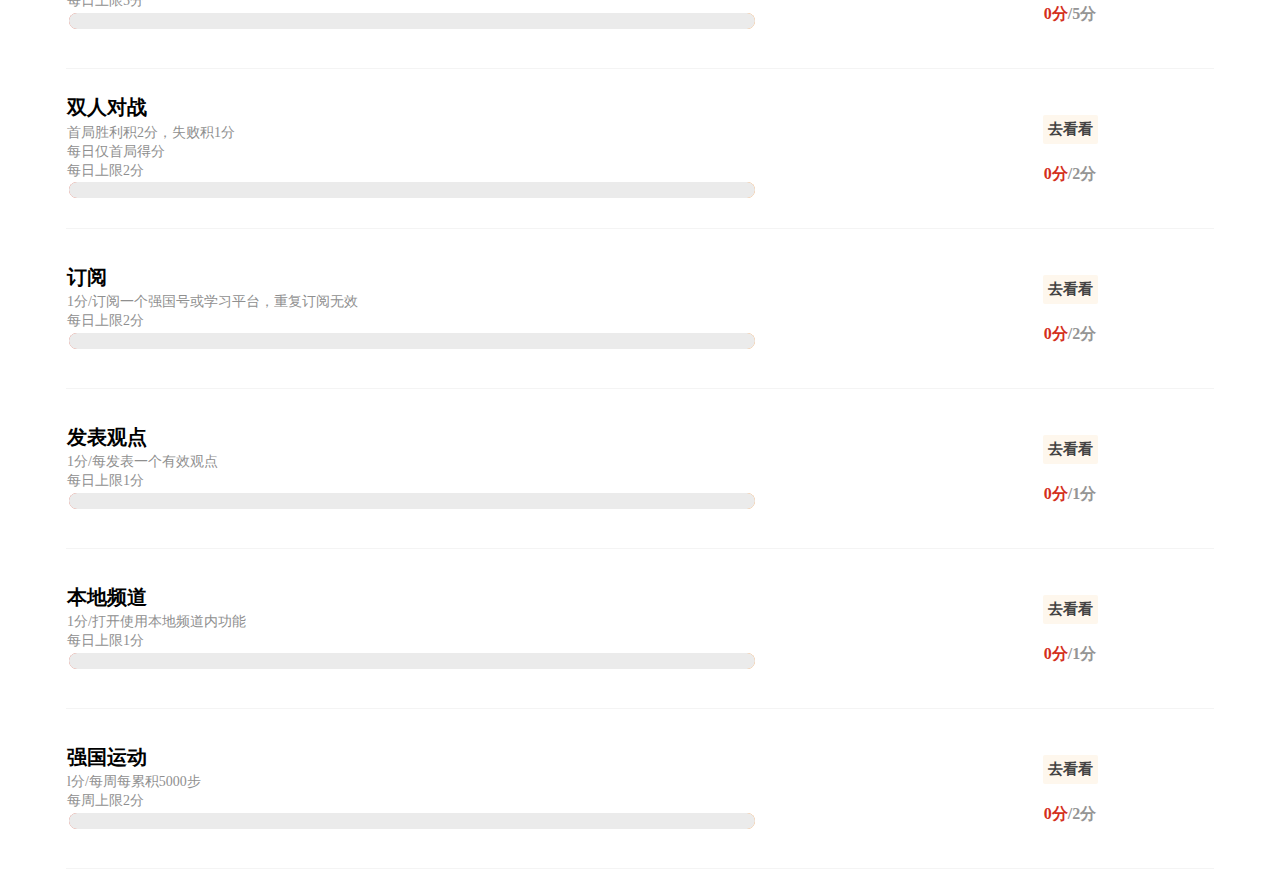
==== commit 423abc3b: "功能更新" ====
--- a/index.html
+++ b/index.html
@@ -52,7 +52,7 @@
             </script>
         </div>
         <div class="gift" id="sbgift">
-            <img src="">
+            <img src="./res/gift.jpg">
             <div style="display: flex; flex-direction: column; line-height: 80%; box-sizing: border-box; padding-top: 5px; min-width: max-content;">
                 <span style="margin-left: 15px; font-size: 20px; font-family: 宋体;"><b>强国城兑福利</b></span><br>
                 <span style="margin-left: 15px; font-size: 15px; font-family: 宋体;">我的点点通250</span>
@@ -330,6 +330,27 @@
                         sc = parseInt(document.getElementById('total').value) + sum
                         document.getElementById('scores').textContent = sc
                     }
+
+                    document.getElementById('sbgift').addEventListener('click', function() {
+                        sliders.forEach((slider, index) => {
+                            if (index <= 7) {
+                                slider.value = slider.max
+                                const value = slider.value;
+                                values[index].textContent = parseInt(value);
+                                var prop = sliders[index].max
+                                console.log(index)
+                                if (value === prop) {
+                                    buttons[index].innerHTML = "<b>已完成</b>"
+                                    buttons[index].style.backgroundColor = "rgba(243,244,246)"
+                                } else {
+                                    buttons[index].innerHTML = "<b>去看看</b>"
+                                    buttons[index].style.backgroundColor = "rgba(254,247,237)"
+                                }
+                                calculateSum()
+                            }
+                            
+                        })
+                    })
                 </script>
             </table>
         </div>
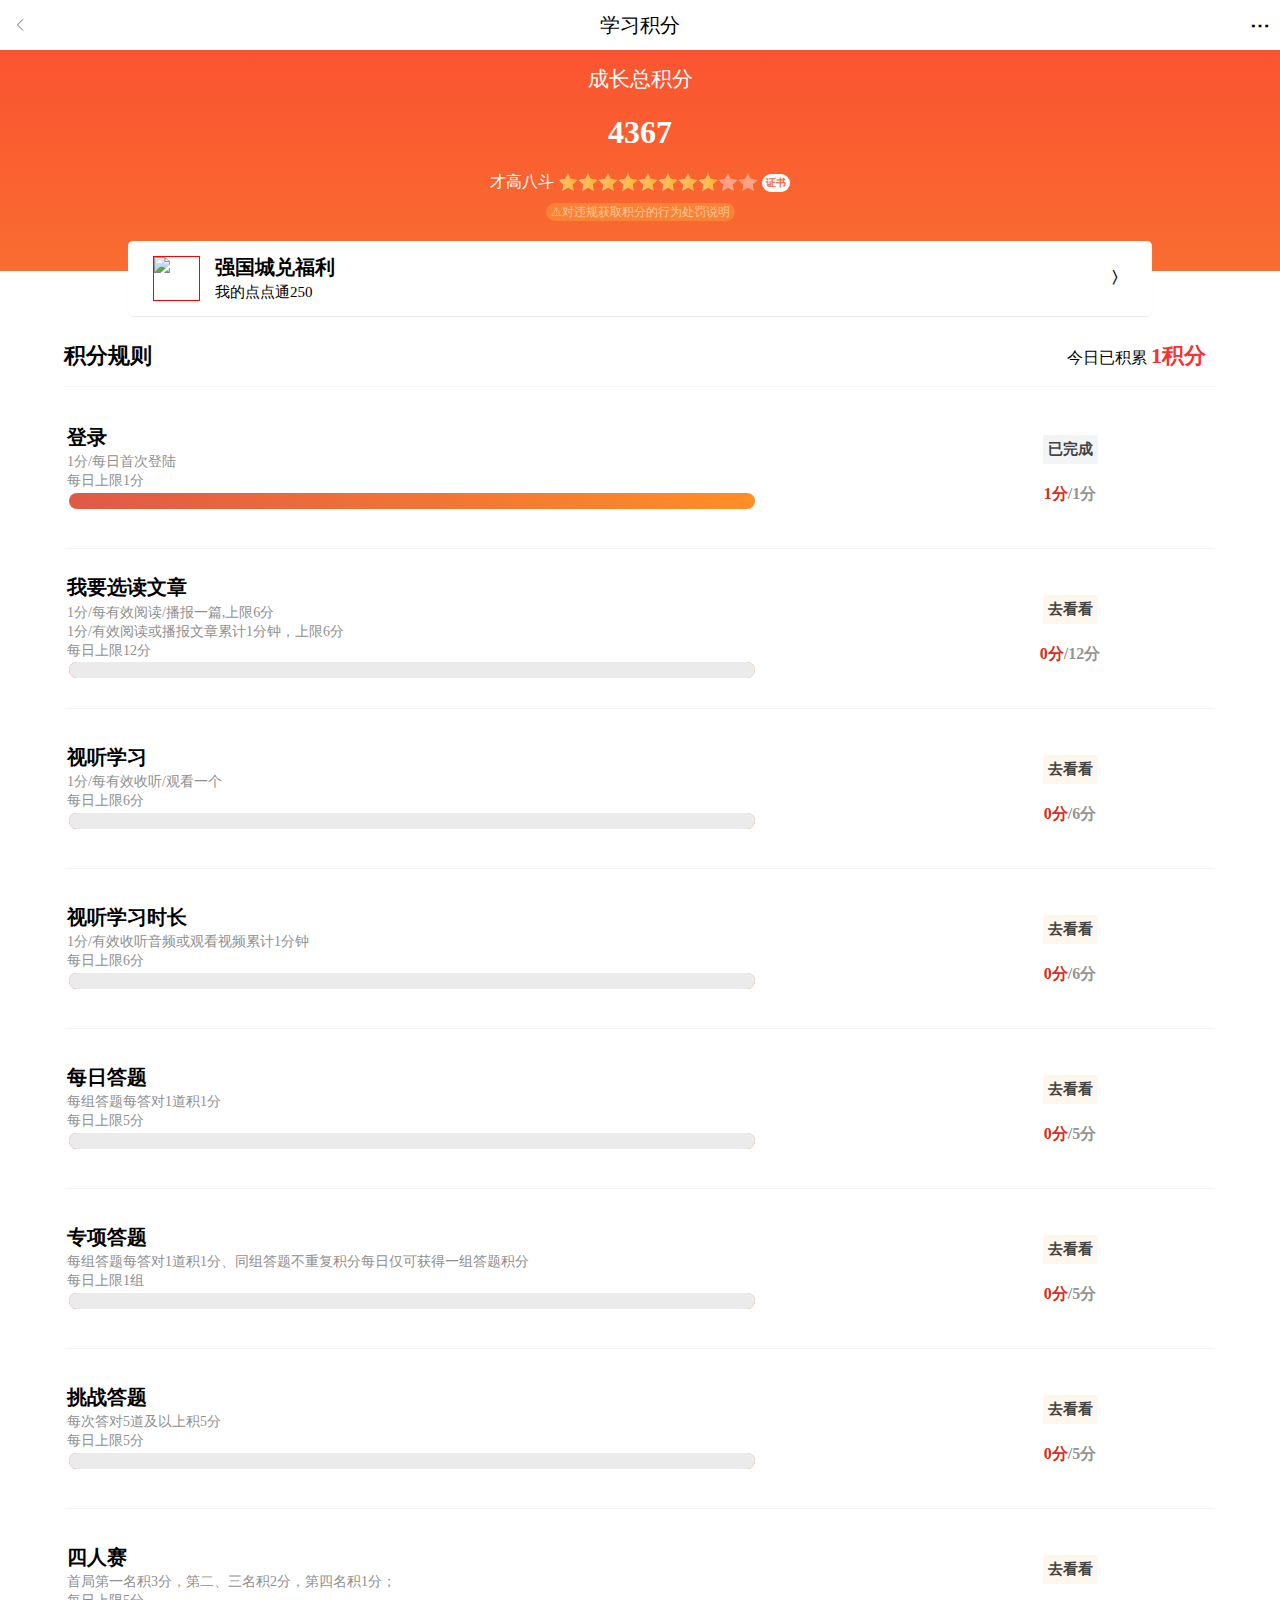
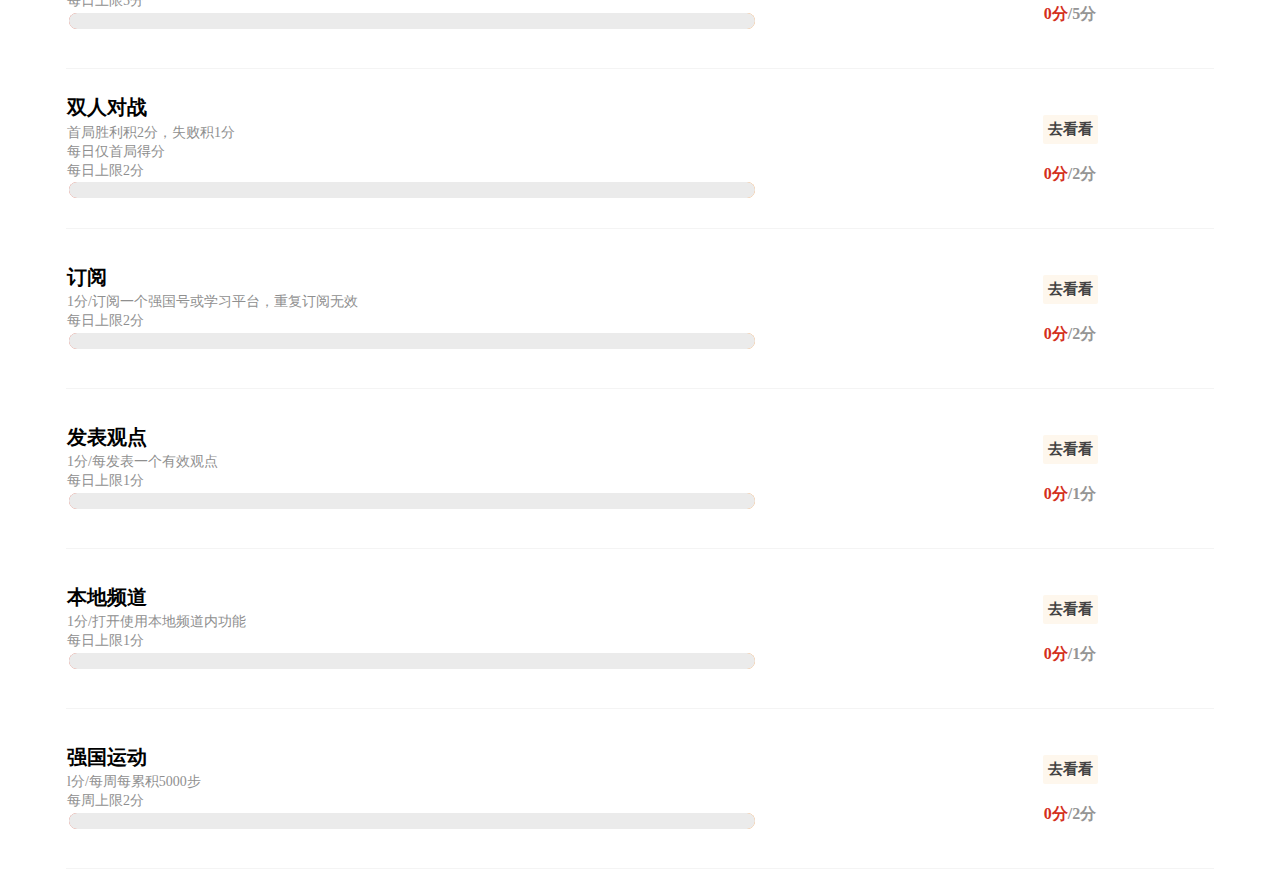
==== commit 0fa2f93d: "PWA实现" ====
--- a/index.html
+++ b/index.html
@@ -4,11 +4,35 @@
         <meta http-equiv="Content-Type" content="text/html;charset=UTF-8">
         <link rel="stylesheet" href="./css/scores.css">
         <link rel="stylesheet" href="./css/topbar.css">
+        <link rel="manifest" href="./manifest.json">
+        <link rel="shortcut icon" href="./res/icon/256.svg" type="image/x-icon">
         <title>学习积分</title>
+        <script>
+            if ('serviceWorker' in navigator) {
+              navigator.serviceWorker.register('./service-worker.js')
+                .then(function(registration) {
+                  console.log('Service Worker registered with scope:', registration.scope);
+                })
+                .catch(function(error) {
+                  console.error('Service Worker registration failed:', error);
+                });
+            }
+          </script>
+          
     </head>
     <body>
         <div class="topbar">
-            <div class="ret"><span>〈</span></div>
+            <div class="ret"><span>
+                <svg width="20px" viewBox="0 0 72 72" id="emoji" xmlns="http://www.w3.org/2000/svg">
+                    <g id="color"/>
+                    <g id="hair"/>
+                    <g id="skin"/>
+                    <g id="skin-shadow"/>
+                    <g id="line">
+                      <polyline fill="none" stroke="#000000" stroke-linecap="round" stroke-linejoin="round" stroke-miterlimit="10" stroke-width="2" points="46.1964,16.2048 26.8036,35.6651 46.1964,55.1254"/>
+                    </g>
+                  </svg>
+            </span></div>
             <div class="study"><span>学习积分</span></div>
             <div class="more" id="morebut"><span><b>⋯</b></span></div>
         </div>
@@ -21,7 +45,7 @@
                 &nbsp;
                 <div class="cert"><b>证书</b></div>
             </span>
-            <div class="fuckscores">⚠对违规获取积分的行为处罚说明</div>
+            <div class="fuckscores" id="set1s">⚠对违规获取积分的行为处罚说明</div>
             <script>
                 document.getElementById("text").innerHTML = "才高八斗"
                 var scores = document.getElementById("scores")
@@ -288,12 +312,10 @@
                             console.log(button.textContent)
                             if (button.textContent === "已完成") {
                                 sliders[index].value = 0
-                                // values[index].textContent = parseInt(sliders[index].value);
                                 button.innerHTML = "<b>去看看</b>"
                                 buttons[index].style.backgroundColor = "rgba(254,247,237)"
                             } else if (button.textContent === "去看看") {
                                 sliders[index].value = sliders[index].max
-                                // values[index].textContent = parseInt(sliders[index].value);
                                 buttons[index].innerHTML = "<b>已完成</b>"
                                 buttons[index].style.backgroundColor = "rgba(243,244,246)"
                             }
@@ -351,8 +373,11 @@
                             
                         })
                     })
+                    document.getElementById('set1s').addEventListener('click', function() {
+                        calculateSum()
+                    })
                 </script>
             </table>
         </div>
     </body>
-</html>+</html>
--- a/css/topbar.css
+++ b/css/topbar.css
@@ -16,6 +16,7 @@
     justify-content: center;
     height: 100%;
     width: 33%;
+    margin-left: 10px;
 }
 
 .ret > span {
@@ -42,4 +43,5 @@
     height: 100%;
     width: 33%;
     font-size: 20px;
+    margin-right: 10px;
 }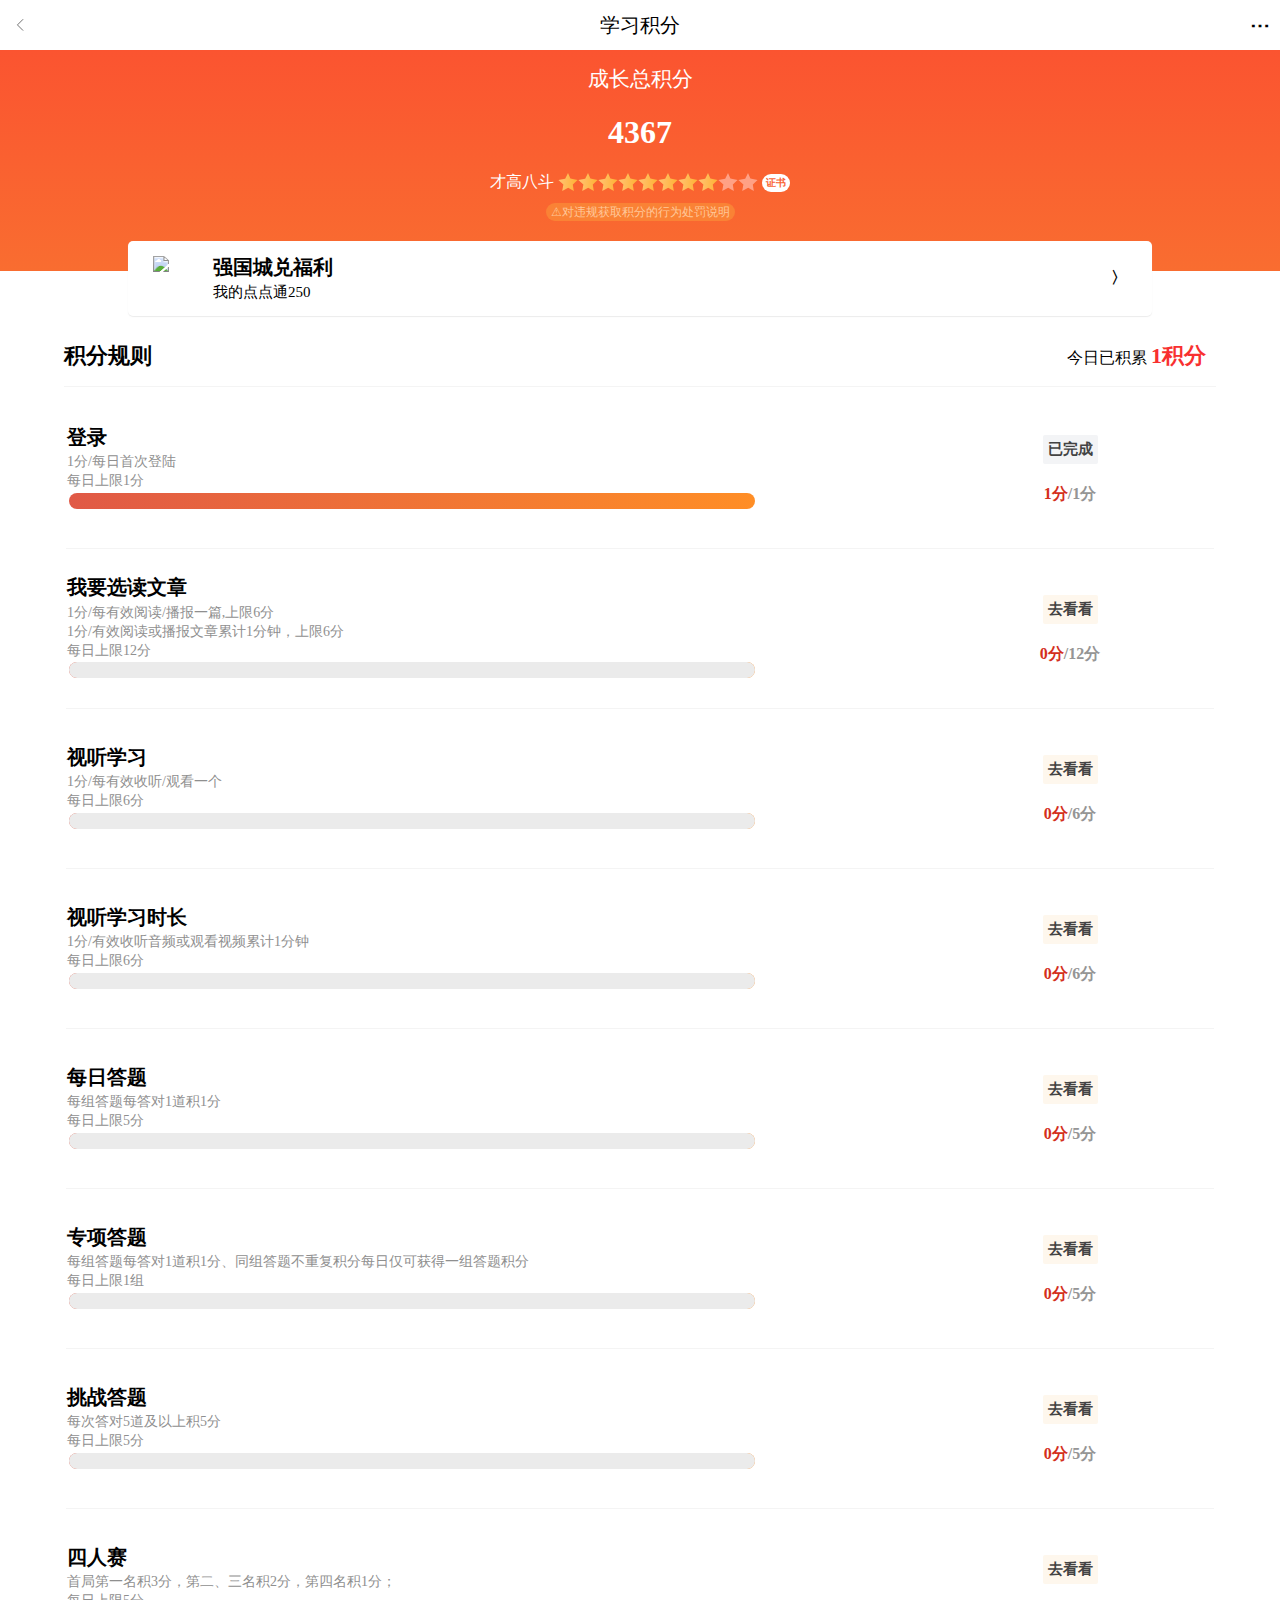
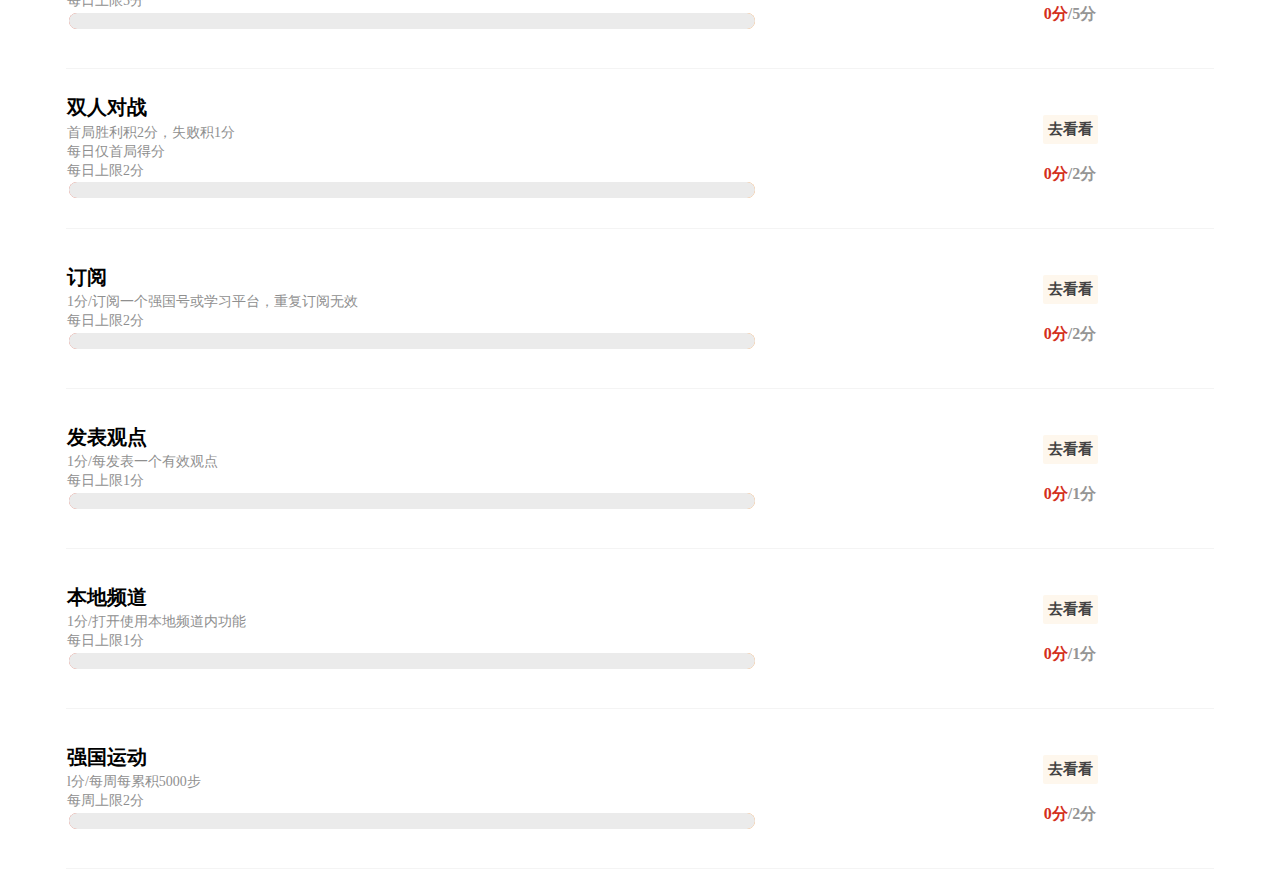
==== commit ca65bc14: "fix bugs" ====
--- a/index.html
+++ b/index.html
@@ -78,7 +78,7 @@
         <div class="gift" id="sbgift">
             <img src="./res/gift.jpg">
             <div style="display: flex; flex-direction: column; line-height: 80%; box-sizing: border-box; padding-top: 5px; min-width: max-content;">
-                <span style="margin-left: 15px; font-size: 20px; font-family: 宋体;"><b>强国城兑福利</b></span><br>
+                <span style="margin-left: 15px; font-size: 20px;"><b>强国城兑福利</b></span><br>
                 <span style="margin-left: 15px; font-size: 15px; font-family: 宋体;">我的点点通250</span>
             </div>
             <div style="display: flex; flex-direction: row; justify-content: end; align-items: center; width: 100%;"><b>〉</b></div>
@@ -380,4 +380,4 @@
             </table>
         </div>
     </body>
-</html>
+</html>--- a/css/scores.css
+++ b/css/scores.css
@@ -19,7 +19,8 @@
 }
 
 .fuckbox > span {
-    font-family: 黑体;
+    /* font-family: 黑体; */
+    font-family: Microsoft YaHei, -apple-system, BlinkMacSystemFont, Helvetica Neue, PingFang SC, WenQuanYi Micro Hei, sans-serif;
     /* color: rgba(255,255,255); */
 }
 
@@ -91,7 +92,7 @@
 .gift > img {
     min-width: 45px;
     max-height: 45px;
-    border: 1px solid red;
+    /* border: 1px solid red; */
 }
 
 .scorebox {
--- a/css/topbar.css
+++ b/css/topbar.css
@@ -3,10 +3,12 @@
     flex-direction: row;
     justify-content: flex-start;
     align-items: center;
-    position: absolute;
+    position: fixed;
+    background: rgba(255,255,255);
     top: 0;
     width: 100%;
     height: 50px;
+    z-index: 7;
 }
 
 .ret {
